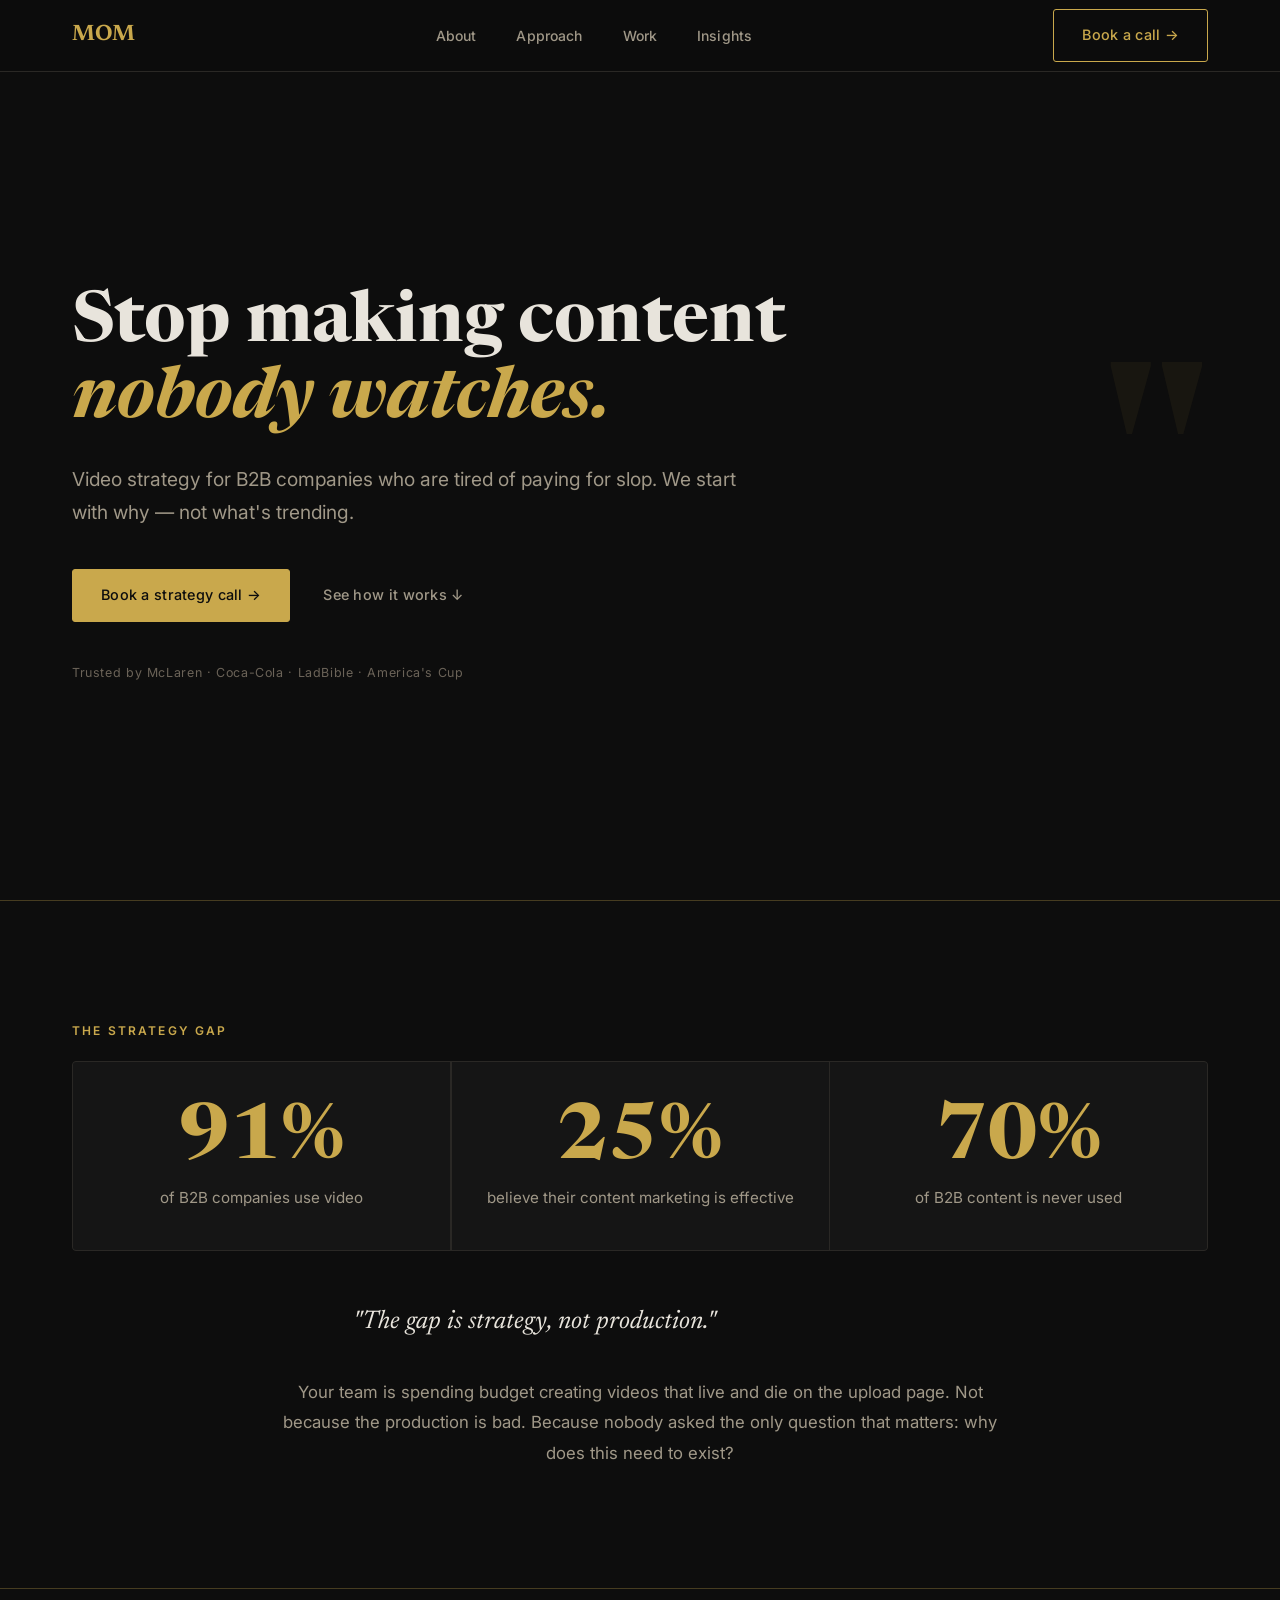
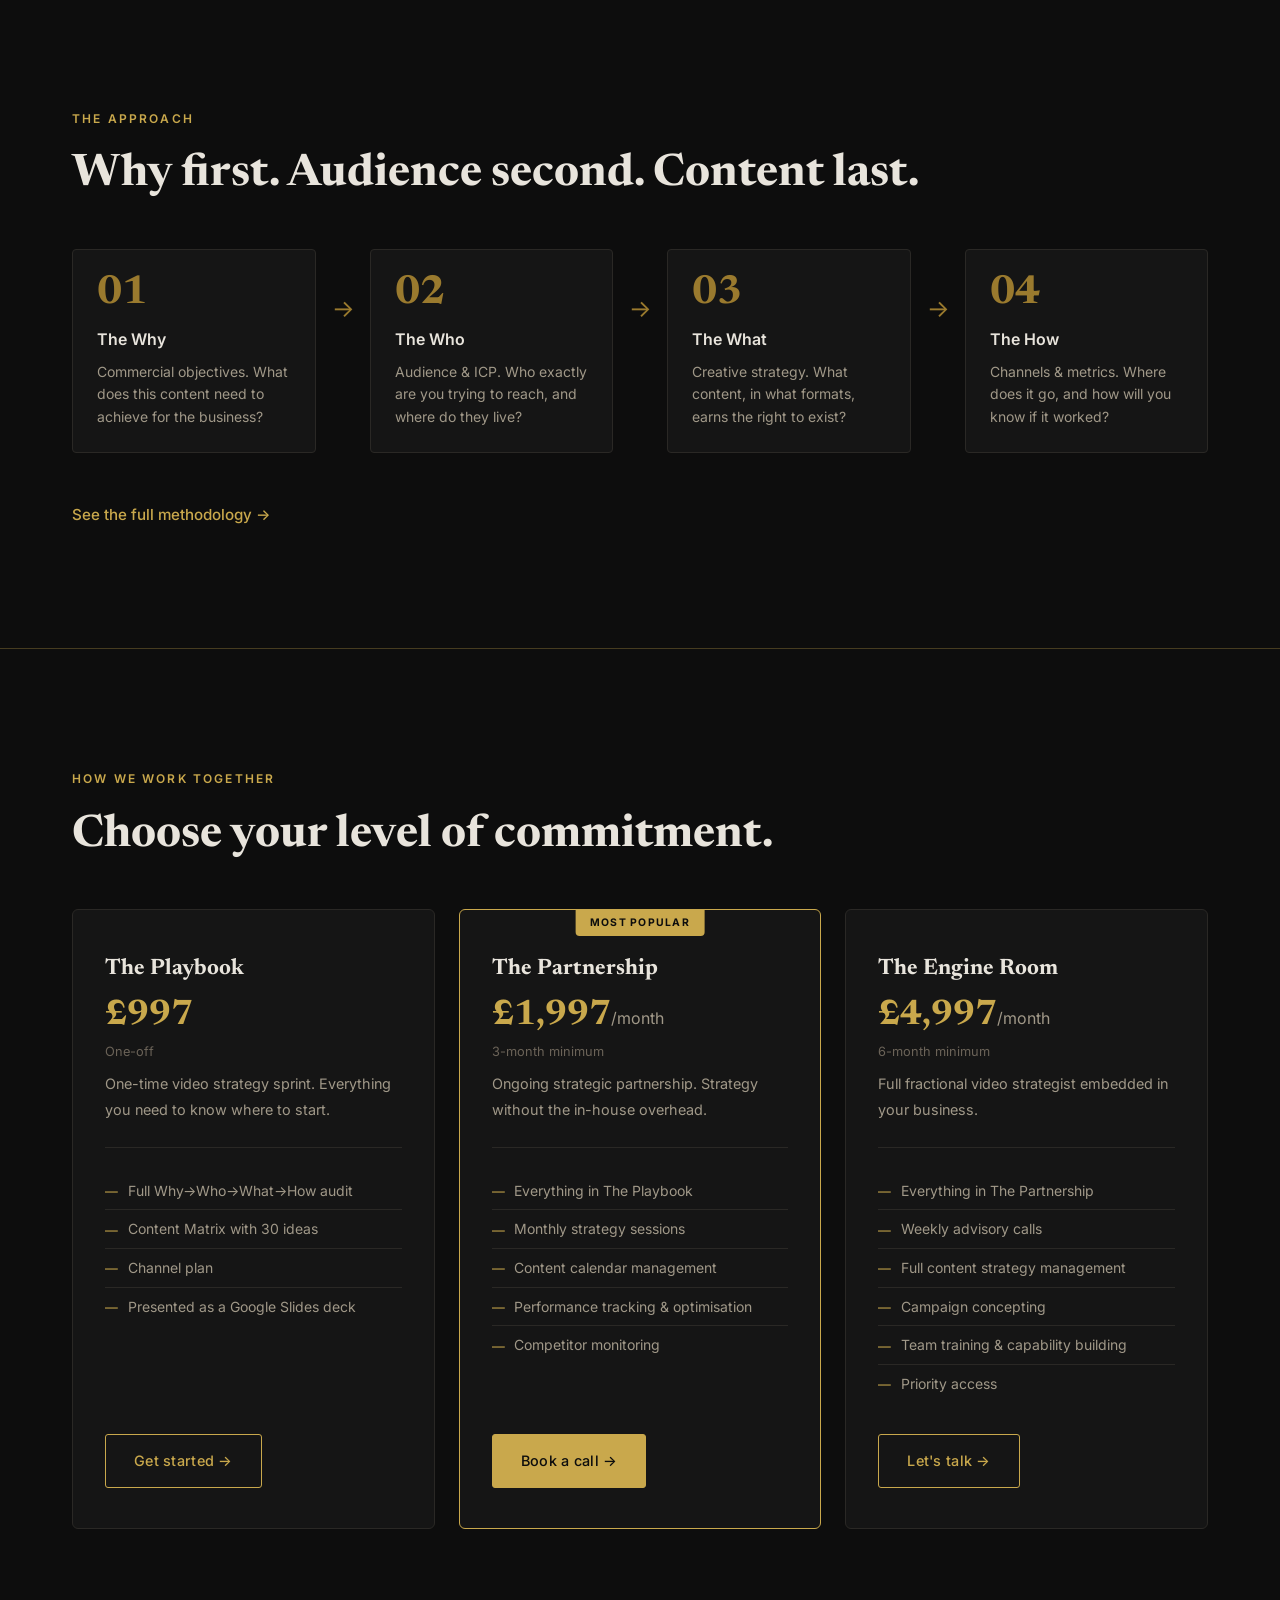
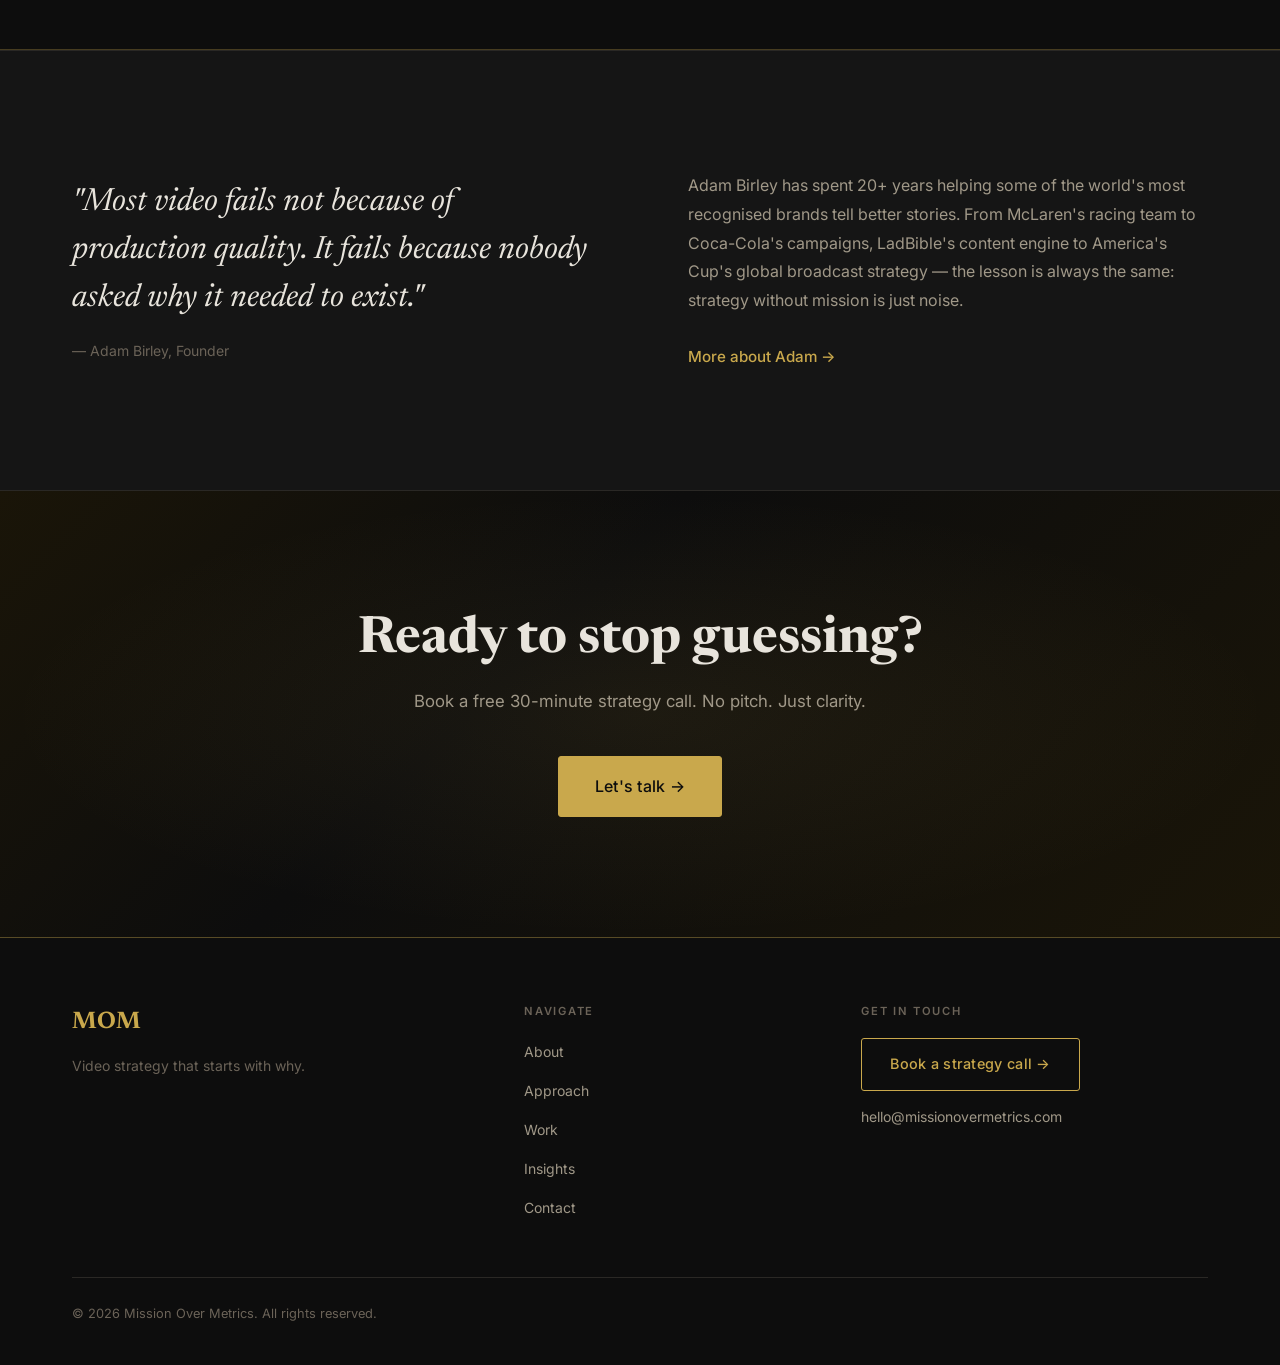
==== index.html @ c9e5f4e6 "Initial build: Mission Over Metrics 6-page website" ====
<!DOCTYPE html>
<html lang="en">
<head>
  <meta charset="UTF-8" />
  <meta name="viewport" content="width=device-width, initial-scale=1.0" />
  <title>Mission Over Metrics — B2B Video Strategy</title>
  <meta name="description" content="Video strategy for B2B companies who are tired of paying for content nobody watches. We start with why — not what's trending." />
  <link rel="preconnect" href="https://fonts.googleapis.com" />
  <link rel="preconnect" href="https://fonts.gstatic.com" crossorigin />
  <link href="https://fonts.googleapis.com/css2?family=Newsreader:ital,wght@0,300;0,400;0,600;0,700;1,300;1,400;1,600;1,700&family=Inter:wght@300;400;500;600&display=swap" rel="stylesheet" />
  <link rel="stylesheet" href="assets/styles.css" />
</head>
<body>

  <!-- ═══════════════════════════════════════
       NAVIGATION
  ════════════════════════════════════════ -->
  <nav class="nav" role="navigation" aria-label="Main navigation">
    <div class="nav__inner">
      <a href="index.html" class="nav__wordmark">MOM</a>
      <ul class="nav__links" role="list">
        <li><a href="about.html" class="nav__link">About</a></li>
        <li><a href="approach.html" class="nav__link">Approach</a></li>
        <li><a href="work.html" class="nav__link">Work</a></li>
        <li><a href="insights.html" class="nav__link">Insights</a></li>
      </ul>
      <a href="contact.html" class="btn btn--outline nav__cta">Book a call →</a>
      <button class="nav__hamburger" aria-label="Toggle menu" aria-expanded="false">
        <span></span><span></span><span></span>
      </button>
    </div>
    <div class="nav__mobile" role="menu">
      <a href="about.html" class="nav__link">About</a>
      <a href="approach.html" class="nav__link">Approach</a>
      <a href="work.html" class="nav__link">Work</a>
      <a href="insights.html" class="nav__link">Insights</a>
      <a href="contact.html" class="btn btn--primary">Book a call →</a>
    </div>
  </nav>

  <!-- ═══════════════════════════════════════
       HERO
  ════════════════════════════════════════ -->
  <section class="hero" id="hero" aria-label="Hero">
    <div class="hero__inner">
      <div class="hero__content">
        <h1 class="reveal">Stop making content<br /><em>nobody watches.</em></h1>
        <p class="hero__sub reveal reveal-delay-1">
          Video strategy for B2B companies who are tired of paying for slop. We start with why — not what's trending.
        </p>
        <div class="hero__ctas reveal reveal-delay-2">
          <a href="contact.html" class="btn btn--primary">Book a strategy call →</a>
          <a href="#the-problem" class="btn btn--ghost">See how it works ↓</a>
        </div>
        <p class="hero__trust reveal reveal-delay-3">Trusted by McLaren · Coca-Cola · LadBible · America's Cup</p>
      </div>
      <div class="hero__quote-deco" aria-hidden="true">"</div>
    </div>
  </section>

  <hr class="gold-rule" />

  <!-- ═══════════════════════════════════════
       THE PROBLEM
  ════════════════════════════════════════ -->
  <section class="section" id="the-problem" aria-label="The problem">
    <div class="container">
      <span class="eyebrow reveal">The Strategy Gap</span>
      <div class="stats-grid reveal reveal-delay-1">
        <div class="stat-card">
          <span class="stat-card__num">91%</span>
          <p class="stat-card__label">of B2B companies use video</p>
        </div>
        <div class="stat-card">
          <span class="stat-card__num">25%</span>
          <p class="stat-card__label">believe their content marketing is effective</p>
        </div>
        <div class="stat-card">
          <span class="stat-card__num">70%</span>
          <p class="stat-card__label">of B2B content is never used</p>
        </div>
      </div>
      <p class="problem__quote reveal">"The gap is strategy, not production."</p>
      <p class="problem__body reveal reveal-delay-1">
        Your team is spending budget creating videos that live and die on the upload page. Not because the production is bad. Because nobody asked the only question that matters: why does this need to exist?
      </p>
    </div>
  </section>

  <hr class="gold-rule" />

  <!-- ═══════════════════════════════════════
       METHODOLOGY TEASER
  ════════════════════════════════════════ -->
  <section class="section" id="approach-teaser" aria-label="The approach">
    <div class="container">
      <span class="eyebrow reveal">The Approach</span>
      <h2 class="reveal reveal-delay-1" style="margin-bottom: 1rem;">Why first. Audience second. Content last.</h2>

      <div class="steps-flow" role="list">
        <div class="step reveal" role="listitem">
          <span class="step__num">01</span>
          <div class="step__title">The Why</div>
          <p class="step__desc">Commercial objectives. What does this content need to achieve for the business?</p>
        </div>
        <div class="step-arrow" aria-hidden="true">→</div>
        <div class="step reveal reveal-delay-1" role="listitem">
          <span class="step__num">02</span>
          <div class="step__title">The Who</div>
          <p class="step__desc">Audience &amp; ICP. Who exactly are you trying to reach, and where do they live?</p>
        </div>
        <div class="step-arrow" aria-hidden="true">→</div>
        <div class="step reveal reveal-delay-2" role="listitem">
          <span class="step__num">03</span>
          <div class="step__title">The What</div>
          <p class="step__desc">Creative strategy. What content, in what formats, earns the right to exist?</p>
        </div>
        <div class="step-arrow" aria-hidden="true">→</div>
        <div class="step reveal reveal-delay-3" role="listitem">
          <span class="step__num">04</span>
          <div class="step__title">The How</div>
          <p class="step__desc">Channels &amp; metrics. Where does it go, and how will you know if it worked?</p>
        </div>
      </div>

      <div style="margin-top: 2.5rem;" class="reveal">
        <a href="approach.html" class="link-arrow">See the full methodology →</a>
      </div>
    </div>
  </section>

  <hr class="gold-rule" />

  <!-- ═══════════════════════════════════════
       SERVICES / PRICING
  ════════════════════════════════════════ -->
  <section class="section" id="services" aria-label="Services and pricing">
    <div class="container">
      <span class="eyebrow reveal">How We Work Together</span>
      <h2 class="reveal reveal-delay-1">Choose your level of commitment.</h2>

      <div class="pricing-grid">

        <!-- The Playbook -->
        <div class="pricing-card reveal">
          <div class="pricing-card__name">The Playbook</div>
          <div class="pricing-card__price">£997</div>
          <p class="pricing-card__commitment">One-off</p>
          <p class="pricing-card__desc">One-time video strategy sprint. Everything you need to know where to start.</p>
          <ul class="pricing-card__features">
            <li>Full Why→Who→What→How audit</li>
            <li>Content Matrix with 30 ideas</li>
            <li>Channel plan</li>
            <li>Presented as a Google Slides deck</li>
          </ul>
          <a href="contact.html" class="btn btn--outline" style="align-self: flex-start;">Get started →</a>
        </div>

        <!-- The Partnership -->
        <div class="pricing-card pricing-card--featured reveal reveal-delay-1">
          <div class="pricing-badge">Most Popular</div>
          <div class="pricing-card__name">The Partnership</div>
          <div class="pricing-card__price">£1,997<span style="font-size:1rem; color: var(--text-muted); font-family: var(--font-sans); font-weight:400;">/month</span></div>
          <p class="pricing-card__commitment">3-month minimum</p>
          <p class="pricing-card__desc">Ongoing strategic partnership. Strategy without the in-house overhead.</p>
          <ul class="pricing-card__features">
            <li>Everything in The Playbook</li>
            <li>Monthly strategy sessions</li>
            <li>Content calendar management</li>
            <li>Performance tracking &amp; optimisation</li>
            <li>Competitor monitoring</li>
          </ul>
          <a href="contact.html" class="btn btn--primary" style="align-self: flex-start;">Book a call →</a>
        </div>

        <!-- The Engine Room -->
        <div class="pricing-card reveal reveal-delay-2">
          <div class="pricing-card__name">The Engine Room</div>
          <div class="pricing-card__price">£4,997<span style="font-size:1rem; color: var(--text-muted); font-family: var(--font-sans); font-weight:400;">/month</span></div>
          <p class="pricing-card__commitment">6-month minimum</p>
          <p class="pricing-card__desc">Full fractional video strategist embedded in your business.</p>
          <ul class="pricing-card__features">
            <li>Everything in The Partnership</li>
            <li>Weekly advisory calls</li>
            <li>Full content strategy management</li>
            <li>Campaign concepting</li>
            <li>Team training &amp; capability building</li>
            <li>Priority access</li>
          </ul>
          <a href="contact.html" class="btn btn--outline" style="align-self: flex-start;">Let's talk →</a>
        </div>

      </div>
    </div>
  </section>

  <hr class="gold-rule" />

  <!-- ═══════════════════════════════════════
       ABOUT TEASER
  ════════════════════════════════════════ -->
  <section class="section about-teaser" aria-label="About Adam">
    <div class="container">
      <div class="about-teaser__grid">
        <div class="reveal">
          <blockquote>
            <p class="about-teaser__quote">"Most video fails not because of production quality. It fails because nobody asked why it needed to exist."</p>
            <p class="about-teaser__attribution">— Adam Birley, Founder</p>
          </blockquote>
        </div>
        <div class="reveal reveal-delay-1">
          <p class="about-teaser__body">
            Adam Birley has spent 20+ years helping some of the world's most recognised brands tell better stories. From McLaren's racing team to Coca-Cola's campaigns, LadBible's content engine to America's Cup's global broadcast strategy — the lesson is always the same: strategy without mission is just noise.
          </p>
          <a href="about.html" class="link-arrow">More about Adam →</a>
        </div>
      </div>
    </div>
  </section>

  <!-- ═══════════════════════════════════════
       CTA BANNER
  ════════════════════════════════════════ -->
  <section class="cta-banner" aria-label="Call to action">
    <div class="container">
      <h2 class="reveal">Ready to stop guessing?</h2>
      <p class="cta-banner__sub reveal reveal-delay-1">Book a free 30-minute strategy call. No pitch. Just clarity.</p>
      <a href="contact.html" class="btn btn--primary reveal reveal-delay-2" style="font-size: 1rem; padding: 1rem 2.25rem;">Let's talk →</a>
    </div>
  </section>

  <!-- ═══════════════════════════════════════
       FOOTER
  ════════════════════════════════════════ -->
  <footer class="footer" aria-label="Site footer">
    <div class="container">
      <div class="footer__grid">
        <div>
          <a href="index.html" class="footer__wordmark">MOM</a>
          <p class="footer__tagline">Video strategy that starts with why.</p>
        </div>
        <nav aria-label="Footer navigation">
          <span class="footer__col-title">Navigate</span>
          <ul class="footer__nav" role="list">
            <li><a href="about.html">About</a></li>
            <li><a href="approach.html">Approach</a></li>
            <li><a href="work.html">Work</a></li>
            <li><a href="insights.html">Insights</a></li>
            <li><a href="contact.html">Contact</a></li>
          </ul>
        </nav>
        <div>
          <span class="footer__col-title">Get in touch</span>
          <a href="contact.html" class="btn btn--outline">Book a strategy call →</a>
          <a href="mailto:hello@missionovermetrics.com" class="footer__cta-email">hello@missionovermetrics.com</a>
        </div>
      </div>
      <div class="footer__bottom">
        <p class="footer__copy">© 2026 Mission Over Metrics. All rights reserved.</p>
      </div>
    </div>
  </footer>

  <script src="assets/script.js"></script>
</body>
</html>
---- assets/styles.css ----
/* ============================================================
   MISSION OVER METRICS — Global Stylesheet
   ============================================================ */

/* Google Fonts */
@import url('https://fonts.googleapis.com/css2?family=Newsreader:ital,wght@0,300;0,400;0,600;0,700;1,300;1,400;1,600;1,700&family=Inter:wght@300;400;500;600&display=swap');

/* ============================================================
   CSS CUSTOM PROPERTIES
   ============================================================ */
:root {
  --bg:           #0D0D0D;
  --surface:      #151515;
  --surface-high: #1E1E1E;
  --gold:         #C9A84C;
  --gold-light:   #E6C364;
  --gold-dim:     #9A7A2E;
  --text:         #E8E4DC;
  --text-muted:   #A09888;
  --text-faint:   #6B6358;
  --border:       #2A2825;

  --font-serif: 'Newsreader', Georgia, serif;
  --font-sans:  'Inter', system-ui, sans-serif;

  --nav-height: 72px;
  --max-width:  1200px;
  --section-pad: 120px;
  --section-pad-sm: 72px;

  --transition: 0.2s ease;
}

/* ============================================================
   RESET & BASE
   ============================================================ */
*, *::before, *::after {
  box-sizing: border-box;
  margin: 0;
  padding: 0;
}

html {
  scroll-behavior: smooth;
  font-size: 16px;
}

body {
  background: var(--bg);
  color: var(--text);
  font-family: var(--font-sans);
  font-size: 1rem;
  line-height: 1.7;
  -webkit-font-smoothing: antialiased;
  -moz-osx-font-smoothing: grayscale;
}

img { display: block; max-width: 100%; }
a { color: inherit; text-decoration: none; }
ul, ol { list-style: none; }
button { cursor: pointer; font-family: inherit; }
input, textarea, select { font-family: inherit; }

/* ============================================================
   TYPOGRAPHY UTILITIES
   ============================================================ */
.eyebrow {
  font-family: var(--font-sans);
  font-size: 0.75rem;
  font-weight: 600;
  letter-spacing: 0.18em;
  text-transform: uppercase;
  color: var(--gold);
  display: block;
  margin-bottom: 1.25rem;
}

h1, h2, h3, h4 {
  font-family: var(--font-serif);
  font-weight: 700;
  line-height: 1.15;
  color: var(--text);
}

h1 { font-size: clamp(2.5rem, 5vw, 5.5rem); }
h2 { font-size: clamp(2rem, 3.5vw, 3rem); }
h3 { font-size: clamp(1.25rem, 2vw, 1.6rem); }
h4 { font-size: 1.1rem; font-family: var(--font-sans); font-weight: 600; }

p {
  color: var(--text-muted);
  font-size: 1.05rem;
  line-height: 1.8;
  max-width: 66ch;
}

/* ============================================================
   LAYOUT UTILITIES
   ============================================================ */
.container {
  max-width: var(--max-width);
  margin: 0 auto;
  padding: 0 2rem;
}

.section {
  padding: var(--section-pad) 0;
}

.section--sm {
  padding: var(--section-pad-sm) 0;
}

.gold-rule {
  border: none;
  border-top: 1px solid rgba(201, 168, 76, 0.3);
  margin: 0;
}

/* ============================================================
   BUTTONS
   ============================================================ */
.btn {
  display: inline-flex;
  align-items: center;
  gap: 0.5rem;
  padding: 0.85rem 1.75rem;
  border-radius: 3px;
  font-family: var(--font-sans);
  font-size: 0.9rem;
  font-weight: 500;
  letter-spacing: 0.02em;
  transition: all var(--transition);
  border: 1.5px solid transparent;
}

.btn--primary {
  background: var(--gold);
  color: var(--bg);
  border-color: var(--gold);
}
.btn--primary:hover {
  background: var(--gold-light);
  border-color: var(--gold-light);
}

.btn--outline {
  background: transparent;
  color: var(--gold);
  border-color: var(--gold);
}
.btn--outline:hover {
  background: var(--gold);
  color: var(--bg);
}

.btn--ghost {
  background: transparent;
  color: var(--text-muted);
  border-color: transparent;
  padding-left: 0;
  padding-right: 0;
}
.btn--ghost:hover {
  color: var(--text);
}

.link-arrow {
  color: var(--gold);
  font-size: 0.95rem;
  font-weight: 500;
  display: inline-flex;
  align-items: center;
  gap: 0.4rem;
  transition: gap var(--transition), color var(--transition);
}
.link-arrow:hover {
  color: var(--gold-light);
  gap: 0.7rem;
}

/* ============================================================
   NAVIGATION
   ============================================================ */
.nav {
  position: fixed;
  top: 0;
  left: 0;
  right: 0;
  z-index: 1000;
  height: var(--nav-height);
  background: rgba(13, 13, 13, 0.95);
  border-bottom: 1px solid var(--border);
  transition: backdrop-filter var(--transition), background var(--transition);
}

.nav.scrolled {
  backdrop-filter: blur(20px);
  background: rgba(13, 13, 13, 0.80);
}

.nav__inner {
  max-width: var(--max-width);
  margin: 0 auto;
  padding: 0 2rem;
  height: 100%;
  display: flex;
  align-items: center;
  justify-content: space-between;
  gap: 2rem;
}

.nav__wordmark {
  font-family: var(--font-serif);
  font-size: 1.4rem;
  font-weight: 700;
  color: var(--gold);
  letter-spacing: -0.02em;
  flex-shrink: 0;
  transition: color var(--transition);
}
.nav__wordmark:hover { color: var(--gold-light); }

.nav__links {
  display: flex;
  align-items: center;
  gap: 2.5rem;
}

.nav__link {
  font-size: 0.875rem;
  font-weight: 500;
  color: var(--text-muted);
  letter-spacing: 0.01em;
  position: relative;
  padding-bottom: 3px;
  transition: color var(--transition);
}
.nav__link::after {
  content: '';
  position: absolute;
  bottom: -2px;
  left: 0;
  right: 0;
  height: 1.5px;
  background: var(--gold);
  transform: scaleX(0);
  transition: transform var(--transition);
}
.nav__link:hover { color: var(--text); }
.nav__link:hover::after { transform: scaleX(1); }
.nav__link.active {
  color: var(--text);
}
.nav__link.active::after {
  transform: scaleX(1);
}

.nav__cta {
  flex-shrink: 0;
}

/* Hamburger */
.nav__hamburger {
  display: none;
  flex-direction: column;
  justify-content: center;
  gap: 5px;
  width: 32px;
  height: 32px;
  background: none;
  border: none;
  padding: 0;
}
.nav__hamburger span {
  display: block;
  height: 1.5px;
  background: var(--text);
  transition: all var(--transition);
  transform-origin: center;
}
.nav__hamburger.open span:nth-child(1) {
  transform: translateY(6.5px) rotate(45deg);
}
.nav__hamburger.open span:nth-child(2) {
  opacity: 0;
}
.nav__hamburger.open span:nth-child(3) {
  transform: translateY(-6.5px) rotate(-45deg);
}

/* Mobile nav */
.nav__mobile {
  display: none;
  position: absolute;
  top: var(--nav-height);
  left: 0;
  right: 0;
  background: rgba(13, 13, 13, 0.97);
  backdrop-filter: blur(20px);
  border-bottom: 1px solid var(--border);
  padding: 1.5rem 2rem;
  flex-direction: column;
  gap: 1.25rem;
}
.nav__mobile.open {
  display: flex;
}
.nav__mobile .nav__link {
  font-size: 1rem;
}
.nav__mobile .btn {
  align-self: flex-start;
  margin-top: 0.5rem;
}

/* ============================================================
   FOOTER
   ============================================================ */
.footer {
  border-top: 1px solid var(--gold);
  border-top-color: rgba(201, 168, 76, 0.4);
  padding: 4rem 0 2.5rem;
  background: var(--bg);
}

.footer__grid {
  display: grid;
  grid-template-columns: 1.4fr 1fr 1.2fr;
  gap: 3rem;
  margin-bottom: 3.5rem;
}

.footer__wordmark {
  font-family: var(--font-serif);
  font-size: 1.5rem;
  font-weight: 700;
  color: var(--gold);
  display: block;
  margin-bottom: 0.6rem;
}

.footer__tagline {
  color: var(--text-faint);
  font-size: 0.875rem;
  max-width: none;
}

.footer__nav {
  display: flex;
  flex-direction: column;
  gap: 0.75rem;
}

.footer__nav a {
  color: var(--text-muted);
  font-size: 0.875rem;
  transition: color var(--transition);
}
.footer__nav a:hover { color: var(--text); }

.footer__col-title {
  font-size: 0.7rem;
  font-weight: 600;
  letter-spacing: 0.15em;
  text-transform: uppercase;
  color: var(--text-faint);
  margin-bottom: 1rem;
  display: block;
}

.footer__cta-email {
  display: block;
  font-size: 0.875rem;
  color: var(--text-muted);
  margin-top: 0.85rem;
  transition: color var(--transition);
}
.footer__cta-email:hover { color: var(--gold); }

.footer__bottom {
  border-top: 1px solid var(--border);
  padding-top: 1.5rem;
  display: flex;
  align-items: center;
  justify-content: space-between;
}

.footer__copy {
  font-size: 0.8rem;
  color: var(--text-faint);
  max-width: none;
}

/* ============================================================
   PAGE HERO (shared)
   ============================================================ */
.page-hero {
  padding: calc(var(--nav-height) + 80px) 0 100px;
}

.page-hero__eyebrow {
  margin-bottom: 1.5rem;
}

.page-hero h1 {
  margin-bottom: 1.5rem;
}

.page-hero__sub {
  font-size: 1.2rem;
  color: var(--text-muted);
  max-width: 58ch;
  line-height: 1.7;
}

/* ============================================================
   HOMEPAGE HERO
   ============================================================ */
.hero {
  min-height: 100vh;
  display: flex;
  align-items: center;
  position: relative;
  overflow: hidden;
  padding: var(--nav-height) 0 0;
}

.hero__inner {
  max-width: var(--max-width);
  margin: 0 auto;
  padding: 0 2rem;
  width: 100%;
  display: grid;
  grid-template-columns: 1fr auto;
  align-items: center;
  gap: 4rem;
  padding-top: 80px;
  padding-bottom: 80px;
}

.hero__content {
  max-width: 720px;
}

.hero h1 {
  font-size: clamp(3rem, 5.5vw, 5.5rem);
  margin-bottom: 1.5rem;
  line-height: 1.08;
}

.hero h1 em {
  font-style: italic;
  color: var(--gold);
}

.hero__sub {
  font-size: 1.2rem;
  color: var(--text-muted);
  margin-bottom: 2.5rem;
  max-width: 56ch;
  line-height: 1.7;
}

.hero__ctas {
  display: flex;
  align-items: center;
  gap: 2rem;
  flex-wrap: wrap;
  margin-bottom: 2.5rem;
}

.hero__trust {
  font-size: 0.78rem;
  color: var(--text-faint);
  letter-spacing: 0.05em;
  max-width: none;
}

.hero__quote-deco {
  font-family: var(--font-serif);
  font-size: clamp(12rem, 20vw, 22rem);
  color: rgba(201, 168, 76, 0.06);
  line-height: 0.85;
  user-select: none;
  flex-shrink: 0;
  font-weight: 700;
}

/* ============================================================
   STATS / PROBLEM SECTION
   ============================================================ */
.stats-grid {
  display: grid;
  grid-template-columns: repeat(3, 1fr);
  gap: 1.5px;
  background: var(--border);
  border: 1px solid var(--border);
  border-radius: 4px;
  overflow: hidden;
  margin-bottom: 3rem;
}

.stat-card {
  background: var(--surface);
  padding: 2.5rem 2rem;
  text-align: center;
  transition: background var(--transition);
}
.stat-card:hover { background: var(--surface-high); }

.stat-card__num {
  font-family: var(--font-serif);
  font-size: clamp(3.5rem, 6vw, 5rem);
  font-weight: 700;
  color: var(--gold);
  line-height: 1;
  display: block;
  margin-bottom: 0.5rem;
}

.stat-card__label {
  color: var(--text-muted);
  font-size: 0.95rem;
  max-width: none;
  line-height: 1.5;
}

.problem__quote {
  font-family: var(--font-serif);
  font-size: 1.6rem;
  font-style: italic;
  color: var(--text);
  text-align: center;
  margin-bottom: 2rem;
  font-weight: 400;
}

.problem__body {
  max-width: 68ch;
  margin: 0 auto;
  text-align: center;
  font-size: 1.05rem;
  color: var(--text-muted);
}

/* ============================================================
   METHODOLOGY / 4-STEP FLOW
   ============================================================ */
.steps-flow {
  display: grid;
  grid-template-columns: 1fr auto 1fr auto 1fr auto 1fr;
  align-items: start;
  gap: 1rem;
  margin: 3rem 0;
}

.step {
  padding: 1.5rem;
  background: var(--surface);
  border-radius: 4px;
  border: 1px solid var(--border);
  transition: border-color var(--transition), background var(--transition);
}
.step:hover {
  border-color: var(--gold-dim);
  background: var(--surface-high);
}

.step__num {
  font-family: var(--font-serif);
  font-size: 2.5rem;
  font-weight: 700;
  color: var(--gold-dim);
  line-height: 1;
  display: block;
  margin-bottom: 0.75rem;
}

.step__title {
  font-family: var(--font-sans);
  font-size: 1rem;
  font-weight: 600;
  color: var(--text);
  margin-bottom: 0.5rem;
}

.step__desc {
  font-size: 0.875rem;
  color: var(--text-muted);
  line-height: 1.6;
  max-width: none;
}

.step-arrow {
  font-size: 1.5rem;
  color: var(--gold-dim);
  margin-top: 2.5rem;
  user-select: none;
  flex-shrink: 0;
}

/* ============================================================
   PRICING CARDS
   ============================================================ */
.pricing-grid {
  display: grid;
  grid-template-columns: repeat(3, 1fr);
  gap: 1.5rem;
  margin-top: 3rem;
}

.pricing-card {
  background: var(--surface);
  border: 1px solid var(--border);
  border-radius: 6px;
  padding: 2.5rem 2rem;
  display: flex;
  flex-direction: column;
  position: relative;
  transition: border-color var(--transition), transform var(--transition);
}
.pricing-card:hover {
  transform: translateY(-4px);
  border-color: var(--surface-high);
}

.pricing-card--featured {
  border-color: var(--gold);
  border-width: 1.5px;
}
.pricing-card--featured:hover {
  border-color: var(--gold-light);
}

.pricing-badge {
  position: absolute;
  top: -1px;
  left: 50%;
  transform: translateX(-50%);
  background: var(--gold);
  color: var(--bg);
  font-size: 0.65rem;
  font-weight: 700;
  letter-spacing: 0.12em;
  text-transform: uppercase;
  padding: 0.3rem 0.9rem;
  border-radius: 0 0 4px 4px;
}

.pricing-card__name {
  font-family: var(--font-serif);
  font-size: 1.4rem;
  font-weight: 700;
  color: var(--text);
  margin-bottom: 0.4rem;
}

.pricing-card__price {
  font-family: var(--font-serif);
  font-size: 2.2rem;
  font-weight: 700;
  color: var(--gold);
  line-height: 1.2;
  margin-bottom: 0.2rem;
}

.pricing-card__commitment {
  font-size: 0.8rem;
  color: var(--text-faint);
  margin-bottom: 0.5rem;
  max-width: none;
}

.pricing-card__desc {
  font-size: 0.9rem;
  color: var(--text-muted);
  margin-bottom: 1.5rem;
  max-width: none;
  padding-bottom: 1.5rem;
  border-bottom: 1px solid var(--border);
}

.pricing-card__features {
  flex: 1;
  margin-bottom: 2rem;
}

.pricing-card__features li {
  font-size: 0.875rem;
  color: var(--text-muted);
  padding: 0.5rem 0;
  border-bottom: 1px solid var(--border);
  display: flex;
  align-items: flex-start;
  gap: 0.6rem;
  line-height: 1.5;
}
.pricing-card__features li::before {
  content: '—';
  color: var(--gold);
  flex-shrink: 0;
  font-size: 0.8rem;
  margin-top: 0.15rem;
}
.pricing-card__features li:last-child {
  border-bottom: none;
}

/* ============================================================
   ABOUT TEASER (HOMEPAGE)
   ============================================================ */
.about-teaser {
  background: var(--surface);
  border-top: 1px solid var(--border);
  border-bottom: 1px solid var(--border);
}

.about-teaser__grid {
  display: grid;
  grid-template-columns: 1fr 1fr;
  gap: 6rem;
  align-items: center;
}

.about-teaser__quote {
  font-family: var(--font-serif);
  font-size: clamp(1.5rem, 2.5vw, 2rem);
  font-style: italic;
  font-weight: 400;
  color: var(--text);
  line-height: 1.5;
  margin-bottom: 1rem;
}

.about-teaser__attribution {
  font-size: 0.875rem;
  color: var(--text-faint);
  font-style: normal;
  max-width: none;
}

.about-teaser__body {
  font-size: 1rem;
  color: var(--text-muted);
  line-height: 1.8;
  margin-bottom: 1.75rem;
  max-width: none;
}

/* ============================================================
   CTA BANNER
   ============================================================ */
.cta-banner {
  background: linear-gradient(135deg, #1a1508 0%, #0d0d0d 40%, #1a1508 100%);
  text-align: center;
  padding: var(--section-pad) 0;
  position: relative;
  overflow: hidden;
}

.cta-banner::before {
  content: '';
  position: absolute;
  inset: 0;
  background: radial-gradient(ellipse at center, rgba(201, 168, 76, 0.08) 0%, transparent 70%);
  pointer-events: none;
}

.cta-banner h2 {
  font-size: clamp(2.2rem, 4vw, 3.5rem);
  margin-bottom: 1rem;
}

.cta-banner__sub {
  font-size: 1.05rem;
  color: var(--text-muted);
  margin: 0 auto 2.5rem;
  max-width: 48ch;
}

/* ============================================================
   ABOUT PAGE
   ============================================================ */
.story-section {
  display: grid;
  grid-template-columns: 1fr 1fr;
  gap: 6rem;
  align-items: start;
}

.story-section .story-body p {
  margin-bottom: 1.5rem;
  font-size: 1.05rem;
  color: var(--text-muted);
  max-width: none;
}

.manifesto {
  background: var(--surface);
  border-top: 1px solid var(--border);
  border-bottom: 1px solid var(--border);
}

.manifesto__grid {
  display: grid;
  grid-template-columns: repeat(2, 1fr);
  gap: 1px;
  background: var(--border);
  border: 1px solid var(--border);
  border-radius: 4px;
  overflow: hidden;
  margin-top: 3rem;
}

.manifesto__card {
  background: var(--surface);
  padding: 2.5rem 2rem;
  transition: background var(--transition);
}
.manifesto__card:hover { background: var(--surface-high); }

.manifesto__num {
  font-family: var(--font-serif);
  font-size: 3rem;
  color: var(--gold-dim);
  line-height: 1;
  display: block;
  margin-bottom: 1rem;
}

.manifesto__card p {
  font-family: var(--font-serif);
  font-size: 1.3rem;
  font-style: italic;
  color: var(--text);
  max-width: none;
  line-height: 1.5;
}

/* Credentials Timeline */
.timeline {
  margin-top: 3rem;
}

.timeline__item {
  display: grid;
  grid-template-columns: 160px 1fr;
  gap: 2rem;
  padding: 2rem 0;
  border-bottom: 1px solid var(--border);
  align-items: start;
}
.timeline__item:first-child {
  border-top: 1px solid var(--border);
}

.timeline__brand {
  font-family: var(--font-serif);
  font-size: 1.2rem;
  font-weight: 700;
  color: var(--gold);
}

.timeline__role {
  font-size: 0.8rem;
  font-weight: 600;
  letter-spacing: 0.1em;
  text-transform: uppercase;
  color: var(--text-faint);
  margin-top: 0.25rem;
  max-width: none;
}

.timeline__desc {
  font-size: 0.95rem;
  color: var(--text-muted);
  line-height: 1.7;
  max-width: none;
}

/* ============================================================
   APPROACH PAGE
   ============================================================ */
.phase-section {
  display: grid;
  grid-template-columns: 280px 1fr;
  gap: 5rem;
  padding: var(--section-pad) 0;
  border-top: 1px solid var(--border);
  align-items: start;
}

.phase-section:first-child {
  border-top: none;
}

.phase__sidebar {
  position: sticky;
  top: calc(var(--nav-height) + 2rem);
}

.phase__num {
  font-family: var(--font-serif);
  font-size: 5rem;
  font-weight: 700;
  color: rgba(201, 168, 76, 0.15);
  line-height: 1;
  display: block;
  margin-bottom: -0.5rem;
}

.phase__label {
  font-size: 0.75rem;
  font-weight: 600;
  letter-spacing: 0.15em;
  text-transform: uppercase;
  color: var(--gold);
  display: block;
  margin-bottom: 0.5rem;
}

.phase__title {
  font-size: 1.8rem;
  color: var(--text);
  margin-bottom: 0;
}

.phase__body p {
  margin-bottom: 1.5rem;
  font-size: 1.05rem;
  max-width: none;
}

.phase__body h4 {
  color: var(--text);
  margin-bottom: 0.75rem;
  margin-top: 2rem;
}

.phase__body ul {
  margin-bottom: 1.5rem;
}
.phase__body ul li {
  font-size: 0.95rem;
  color: var(--text-muted);
  padding: 0.4rem 0;
  padding-left: 1.2rem;
  position: relative;
}
.phase__body ul li::before {
  content: '→';
  position: absolute;
  left: 0;
  color: var(--gold);
  font-size: 0.8rem;
}

.three-cs {
  display: grid;
  grid-template-columns: repeat(3, 1fr);
  gap: 1rem;
  margin: 2rem 0;
}

.three-c {
  background: var(--surface);
  border: 1px solid var(--border);
  border-radius: 4px;
  padding: 1.5rem;
  transition: border-color var(--transition);
}
.three-c:hover { border-color: var(--gold-dim); }

.three-c__letter {
  font-family: var(--font-serif);
  font-size: 2.5rem;
  font-weight: 700;
  color: var(--gold);
  display: block;
  margin-bottom: 0.5rem;
}

.three-c__title {
  font-family: var(--font-sans);
  font-size: 0.95rem;
  font-weight: 600;
  color: var(--text);
  margin-bottom: 0.4rem;
}

.three-c__desc {
  font-size: 0.85rem;
  color: var(--text-muted);
  max-width: none;
  line-height: 1.6;
}

.deliverable-box {
  background: var(--surface);
  border: 1px solid var(--border);
  border-left: 3px solid var(--gold);
  border-radius: 4px;
  padding: 2.5rem;
  margin-top: 3rem;
}

.deliverable-box h3 {
  font-size: 1.4rem;
  margin-bottom: 0.5rem;
}

.deliverable-box > p {
  margin-bottom: 1.5rem;
  max-width: none;
}

.deliverable-list {
  display: grid;
  grid-template-columns: repeat(2, 1fr);
  gap: 0.75rem;
}

.deliverable-list li {
  font-size: 0.9rem;
  color: var(--text-muted);
  display: flex;
  align-items: flex-start;
  gap: 0.6rem;
}
.deliverable-list li::before {
  content: '✓';
  color: var(--gold);
  font-weight: 700;
  flex-shrink: 0;
}

/* ============================================================
   WORK PAGE
   ============================================================ */
.work-grid {
  display: grid;
  grid-template-columns: repeat(2, 1fr);
  gap: 1px;
  background: var(--border);
  border: 1px solid var(--border);
  border-radius: 6px;
  overflow: hidden;
  margin-top: 3rem;
}

.case-card {
  background: var(--surface);
  padding: 3rem 2.5rem;
  transition: background var(--transition);
  position: relative;
  overflow: hidden;
}
.case-card:hover { background: var(--surface-high); }

.case-card::before {
  content: '';
  position: absolute;
  top: 0;
  left: 0;
  right: 0;
  height: 3px;
  background: var(--gold);
  transform: scaleX(0);
  transition: transform var(--transition);
  transform-origin: left;
}
.case-card:hover::before { transform: scaleX(1); }

.case-card__brand {
  font-family: var(--font-serif);
  font-size: 2rem;
  font-weight: 700;
  color: var(--text);
  margin-bottom: 0.5rem;
}

.case-card__category {
  font-size: 0.75rem;
  font-weight: 600;
  letter-spacing: 0.15em;
  text-transform: uppercase;
  color: var(--gold);
  display: block;
  margin-bottom: 1.5rem;
}

.case-card__desc {
  font-size: 0.95rem;
  color: var(--text-muted);
  line-height: 1.7;
  max-width: 48ch;
  margin-bottom: 2rem;
}

.case-card__tags {
  display: flex;
  flex-wrap: wrap;
  gap: 0.5rem;
}

.tag {
  font-size: 0.72rem;
  font-weight: 600;
  letter-spacing: 0.08em;
  text-transform: uppercase;
  color: var(--text-faint);
  background: var(--bg);
  border: 1px solid var(--border);
  padding: 0.3rem 0.7rem;
  border-radius: 2px;
}

.work-disclaimer {
  text-align: center;
  padding: 3rem;
  margin-top: 1px;
  background: var(--surface);
  border: 1px solid var(--border);
  border-top: none;
  border-radius: 0 0 6px 6px;
}

.work-disclaimer p {
  font-size: 0.875rem;
  font-style: italic;
  color: var(--text-faint);
  max-width: none;
  margin: 0 auto;
  display: block;
  text-align: center;
}

/* ============================================================
   INSIGHTS PAGE
   ============================================================ */
.insights-grid {
  display: grid;
  grid-template-columns: repeat(3, 1fr);
  gap: 1.5rem;
  margin-top: 3rem;
}

.article-card {
  background: var(--surface);
  border: 1px solid var(--border);
  border-radius: 6px;
  padding: 2rem;
  display: flex;
  flex-direction: column;
  transition: border-color var(--transition), transform var(--transition);
  cursor: pointer;
}
.article-card:hover {
  border-color: var(--gold-dim);
  transform: translateY(-3px);
}

.article-card__num {
  font-family: var(--font-serif);
  font-size: 0.85rem;
  color: var(--gold);
  margin-bottom: 1rem;
  display: block;
  font-weight: 600;
}

.article-card__title {
  font-family: var(--font-serif);
  font-size: 1.2rem;
  font-weight: 700;
  color: var(--text);
  line-height: 1.4;
  margin-bottom: 1rem;
  flex: 1;
}

.article-card__meta {
  font-size: 0.8rem;
  color: var(--text-faint);
  max-width: none;
  margin: 0;
}

.article-card__link {
  display: inline-flex;
  align-items: center;
  gap: 0.35rem;
  font-size: 0.85rem;
  color: var(--gold);
  font-weight: 500;
  margin-top: 1.25rem;
  transition: gap var(--transition);
}
.article-card:hover .article-card__link { gap: 0.6rem; }

.newsletter-section {
  background: var(--surface);
  border: 1px solid var(--border);
  border-radius: 6px;
  padding: 3.5rem;
  text-align: center;
  margin-top: 5rem;
}

.newsletter-section h3 {
  font-size: 1.8rem;
  margin-bottom: 0.75rem;
}

.newsletter-section > p {
  max-width: 48ch;
  margin: 0 auto 2rem;
}

.newsletter-form {
  display: flex;
  gap: 0.75rem;
  max-width: 480px;
  margin: 0 auto;
}

.newsletter-form input {
  flex: 1;
  background: var(--bg);
  border: 1px solid var(--border);
  border-radius: 3px;
  padding: 0.85rem 1rem;
  color: var(--text);
  font-size: 0.9rem;
  transition: border-color var(--transition);
  outline: none;
}
.newsletter-form input:focus {
  border-color: var(--gold);
}
.newsletter-form input::placeholder {
  color: var(--text-faint);
}

/* ============================================================
   CONTACT PAGE
   ============================================================ */
.contact-grid {
  display: grid;
  grid-template-columns: 1.2fr 1fr;
  gap: 5rem;
  margin-top: 3rem;
}

.contact-form {
  display: flex;
  flex-direction: column;
  gap: 1.25rem;
}

.form-group {
  display: flex;
  flex-direction: column;
  gap: 0.45rem;
}

.form-group label {
  font-size: 0.8rem;
  font-weight: 600;
  letter-spacing: 0.08em;
  text-transform: uppercase;
  color: var(--text-muted);
}

.form-group input,
.form-group textarea,
.form-group select {
  background: var(--surface);
  border: 1px solid var(--border);
  border-radius: 3px;
  padding: 0.85rem 1rem;
  color: var(--text);
  font-size: 0.95rem;
  transition: border-color var(--transition);
  outline: none;
  width: 100%;
  -webkit-appearance: none;
}
.form-group input:focus,
.form-group textarea:focus,
.form-group select:focus {
  border-color: var(--gold);
}
.form-group input::placeholder,
.form-group textarea::placeholder {
  color: var(--text-faint);
}
.form-group textarea {
  min-height: 130px;
  resize: vertical;
}
.form-group select {
  background-image: url("data:image/svg+xml,%3Csvg xmlns='http://www.w3.org/2000/svg' viewBox='0 0 16 16'%3E%3Cpath fill='%236B6358' d='M8 10L3 5h10z'/%3E%3C/svg%3E");
  background-repeat: no-repeat;
  background-position: right 0.85rem center;
  background-size: 16px;
  padding-right: 2.5rem;
  color: var(--text-faint);
}
.form-group select:valid,
.form-group select.has-value {
  color: var(--text);
}

.form-error {
  font-size: 0.78rem;
  color: #e05555;
  display: none;
}
.form-group.invalid .form-error { display: block; }
.form-group.invalid input,
.form-group.invalid textarea,
.form-group.invalid select {
  border-color: #e05555;
}

.form-success {
  display: none;
  background: rgba(201, 168, 76, 0.08);
  border: 1px solid var(--gold-dim);
  border-radius: 4px;
  padding: 1.5rem;
  text-align: center;
  color: var(--gold);
  font-size: 0.95rem;
}
.form-success.visible { display: block; }

.contact-info h3 {
  font-size: 1.4rem;
  margin-bottom: 0.75rem;
}

.contact-info > p {
  margin-bottom: 2.5rem;
  max-width: none;
}

.contact-email-link {
  display: inline-flex;
  align-items: center;
  gap: 0.5rem;
  color: var(--gold);
  font-size: 1rem;
  font-weight: 500;
  margin-bottom: 3rem;
  transition: color var(--transition);
}
.contact-email-link:hover { color: var(--gold-light); }

.faq {
  margin-top: 0;
}

.faq__title {
  font-size: 0.75rem;
  font-weight: 600;
  letter-spacing: 0.15em;
  text-transform: uppercase;
  color: var(--text-faint);
  margin-bottom: 1.25rem;
  display: block;
}

.faq__item {
  border-top: 1px solid var(--border);
  padding: 1.25rem 0;
}
.faq__item:last-child {
  border-bottom: 1px solid var(--border);
}

.faq__q {
  font-family: var(--font-sans);
  font-size: 0.95rem;
  font-weight: 600;
  color: var(--text);
  margin-bottom: 0.5rem;
}

.faq__a {
  font-size: 0.9rem;
  color: var(--text-muted);
  line-height: 1.65;
  max-width: none;
}

/* ============================================================
   SCROLL ANIMATIONS
   ============================================================ */
.reveal {
  opacity: 0;
  transform: translateY(28px);
  transition: opacity 0.6s ease, transform 0.6s ease;
}
.reveal.visible {
  opacity: 1;
  transform: translateY(0);
}
.reveal-delay-1 { transition-delay: 0.1s; }
.reveal-delay-2 { transition-delay: 0.2s; }
.reveal-delay-3 { transition-delay: 0.3s; }
.reveal-delay-4 { transition-delay: 0.4s; }

/* ============================================================
   RESPONSIVE
   ============================================================ */
@media (max-width: 1024px) {
  .steps-flow {
    grid-template-columns: 1fr;
    gap: 1rem;
  }
  .step-arrow {
    display: none;
  }
  .pricing-grid {
    grid-template-columns: 1fr;
    max-width: 480px;
    margin-left: auto;
    margin-right: auto;
  }
  .about-teaser__grid {
    grid-template-columns: 1fr;
    gap: 3rem;
  }
  .story-section {
    grid-template-columns: 1fr;
    gap: 3rem;
  }
  .phase-section {
    grid-template-columns: 1fr;
    gap: 2.5rem;
  }
  .phase__sidebar {
    position: static;
  }
  .work-grid {
    grid-template-columns: 1fr;
  }
  .insights-grid {
    grid-template-columns: repeat(2, 1fr);
  }
  .contact-grid {
    grid-template-columns: 1fr;
    gap: 3rem;
  }
  .footer__grid {
    grid-template-columns: 1fr 1fr;
    gap: 2rem;
  }
}

@media (max-width: 768px) {
  :root {
    --section-pad: 72px;
    --section-pad-sm: 48px;
  }

  .nav__links,
  .nav__cta {
    display: none;
  }
  .nav__hamburger {
    display: flex;
  }

  .hero__inner {
    grid-template-columns: 1fr;
    padding-top: 60px;
    padding-bottom: 60px;
  }
  .hero__quote-deco {
    display: none;
  }

  .stats-grid {
    grid-template-columns: 1fr;
  }

  .manifesto__grid {
    grid-template-columns: 1fr;
  }

  .timeline__item {
    grid-template-columns: 1fr;
    gap: 0.75rem;
  }

  .three-cs {
    grid-template-columns: 1fr;
  }

  .deliverable-list {
    grid-template-columns: 1fr;
  }

  .insights-grid {
    grid-template-columns: 1fr;
  }

  .newsletter-form {
    flex-direction: column;
  }

  .footer__grid {
    grid-template-columns: 1fr;
  }
  .footer__bottom {
    flex-direction: column;
    gap: 0.5rem;
    text-align: center;
  }
}

@media (max-width: 480px) {
  .container {
    padding: 0 1.25rem;
  }
  .hero__ctas {
    flex-direction: column;
    align-items: flex-start;
  }
}
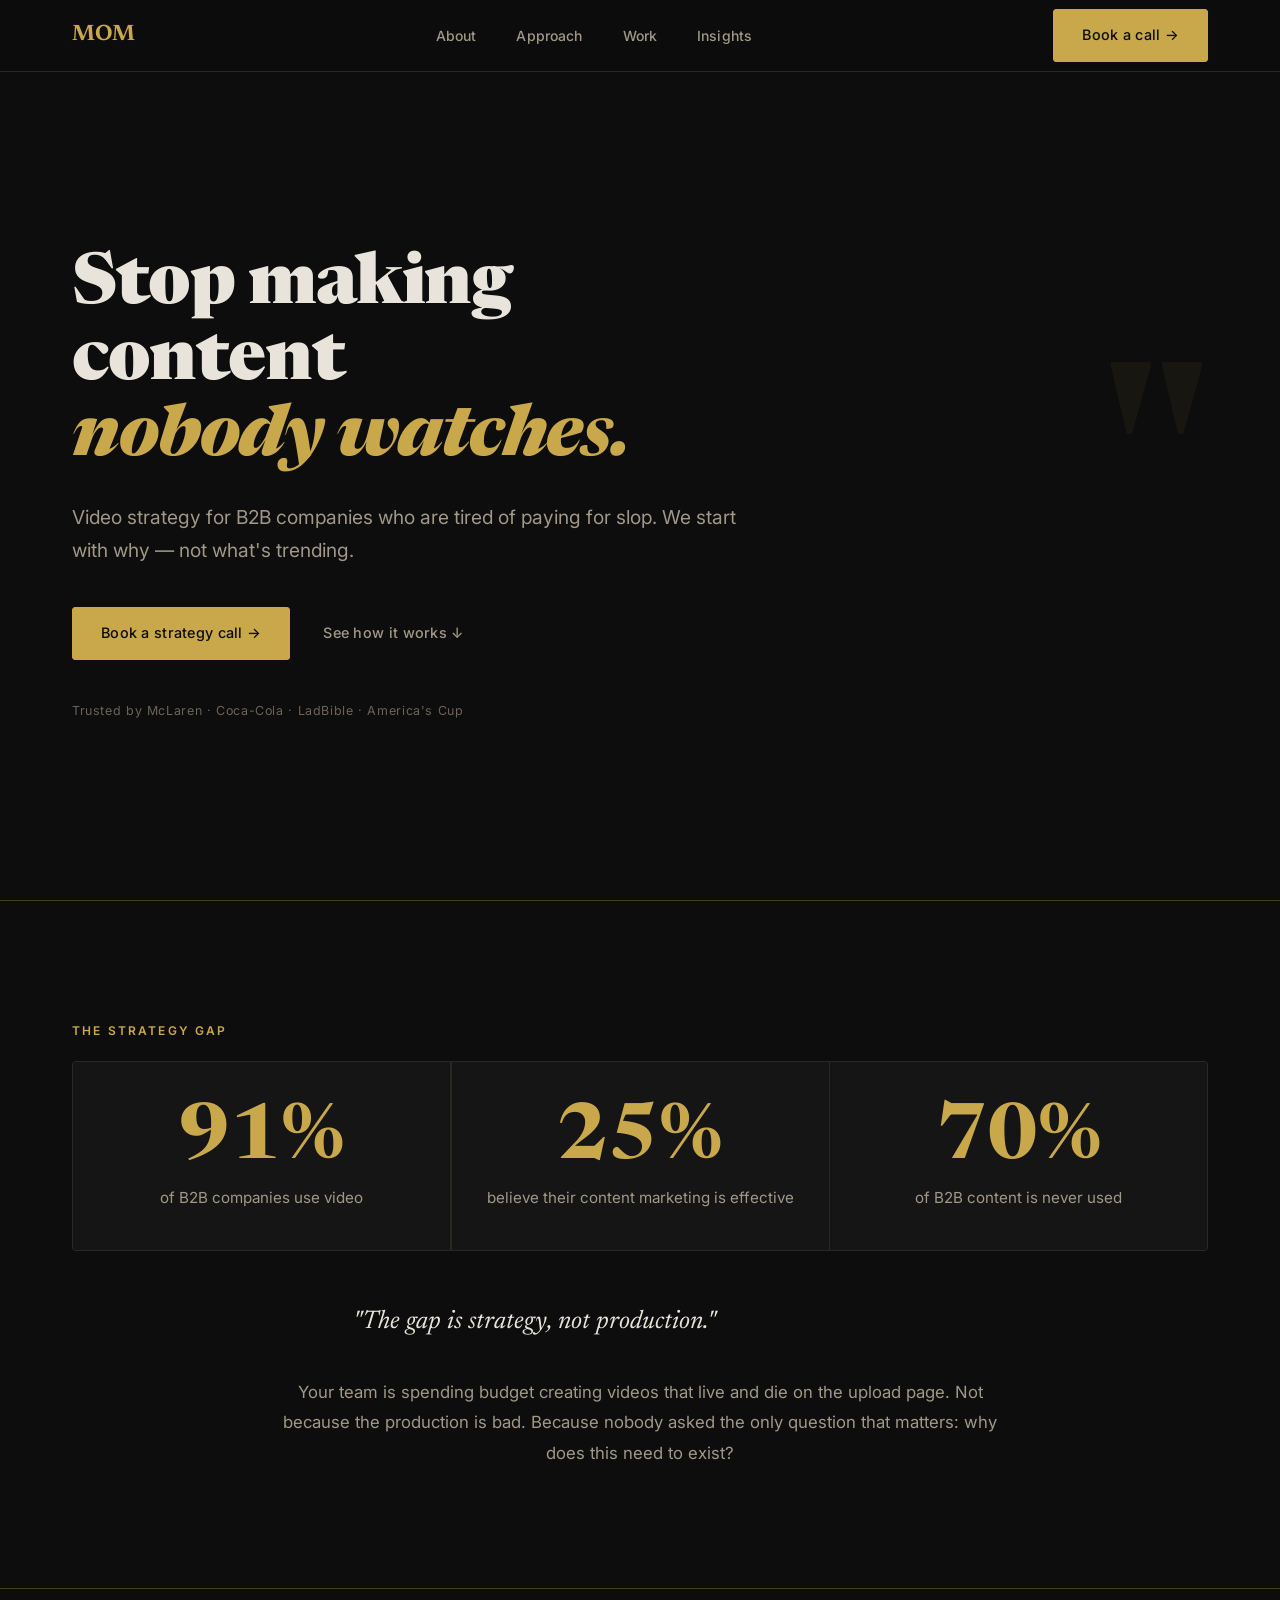
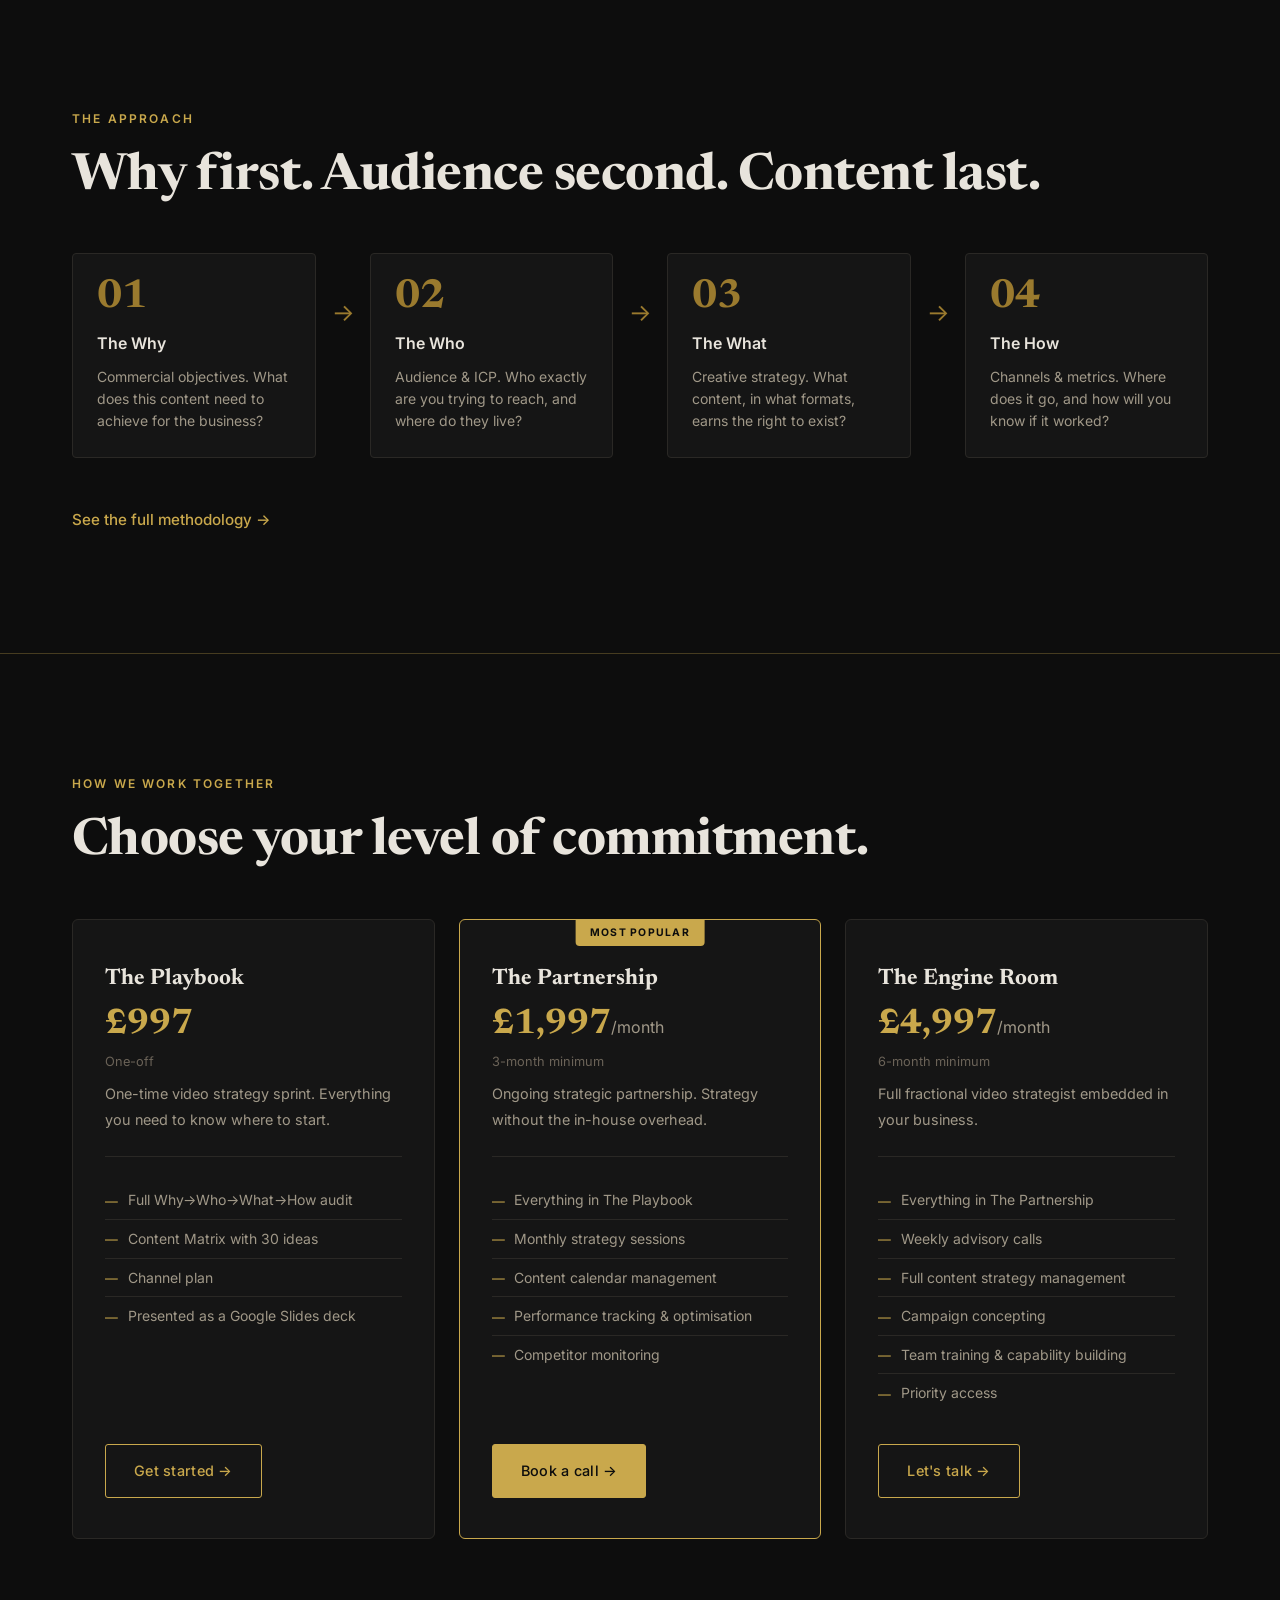
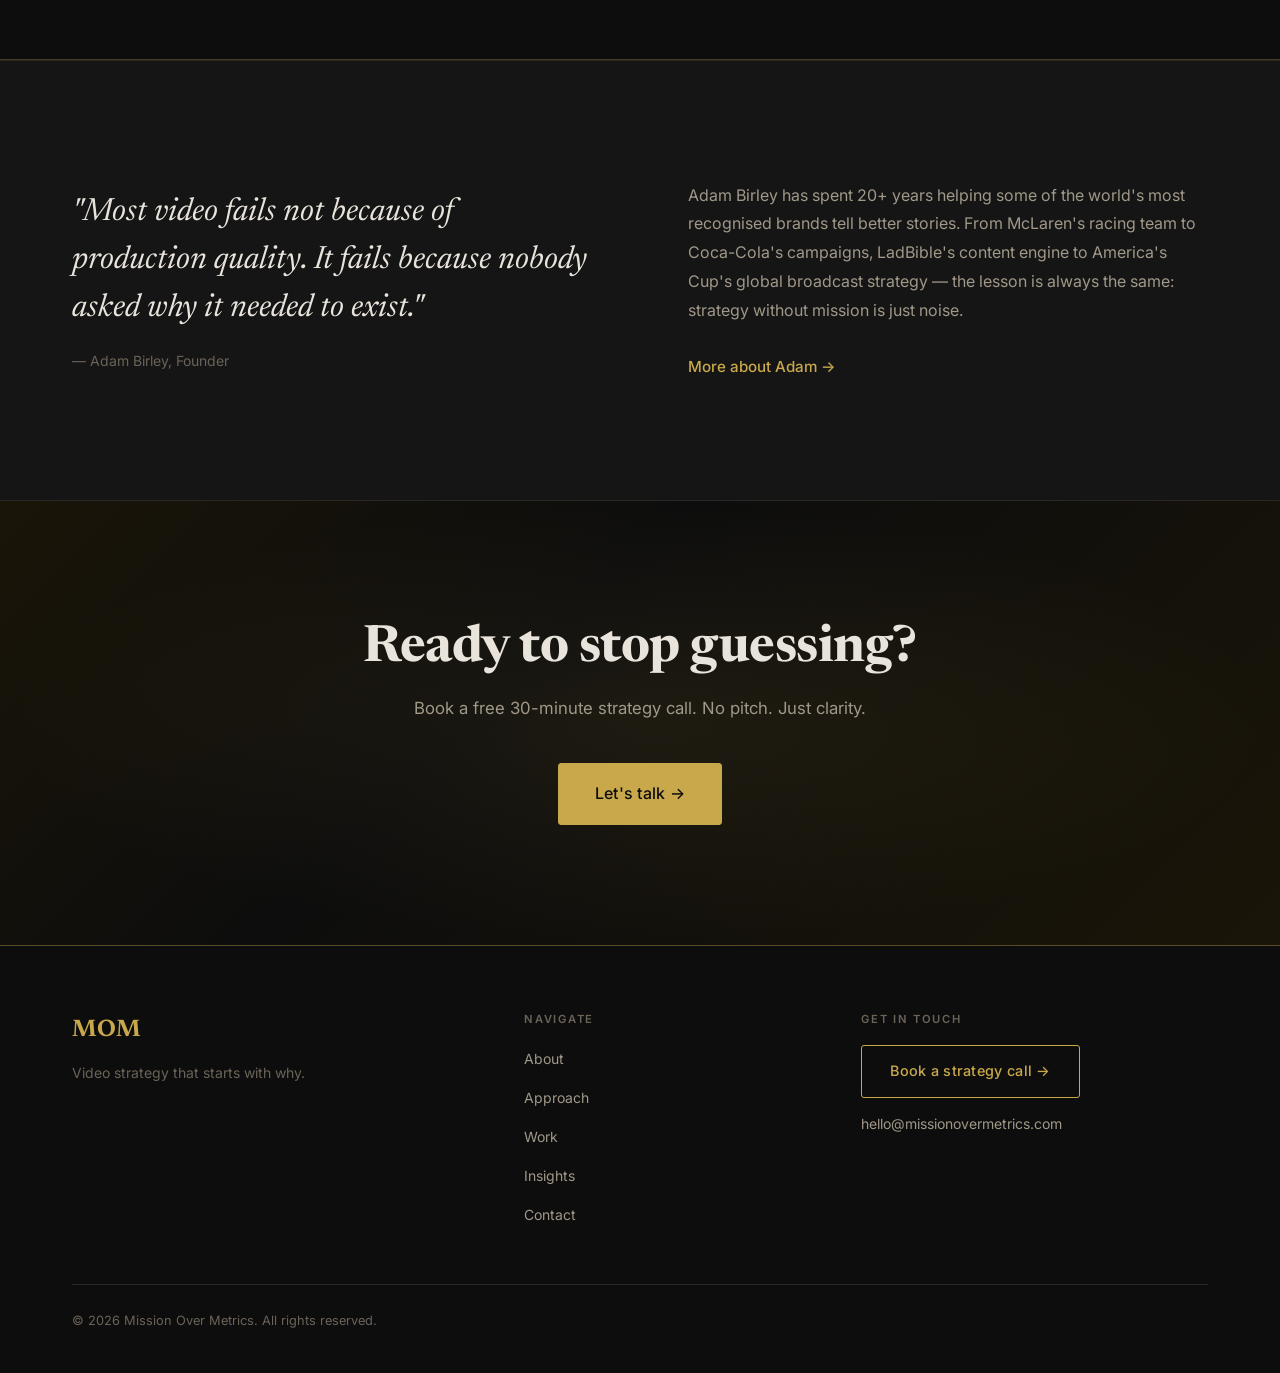
==== commit 99e28011: "Nav CTA → gold filled button; font weight fixes" ====
--- a/index.html
+++ b/index.html
@@ -24,7 +24,7 @@
         <li><a href="work.html" class="nav__link">Work</a></li>
         <li><a href="insights.html" class="nav__link">Insights</a></li>
       </ul>
-      <a href="contact.html" class="btn btn--outline nav__cta">Book a call →</a>
+      <a href="contact.html" class="btn btn--primary nav__cta">Book a call →</a>
       <button class="nav__hamburger" aria-label="Toggle menu" aria-expanded="false">
         <span></span><span></span><span></span>
       </button>
--- a/assets/styles.css
+++ b/assets/styles.css
@@ -3,7 +3,7 @@
    ============================================================ */
 
 /* Google Fonts */
-@import url('https://fonts.googleapis.com/css2?family=Newsreader:ital,wght@0,300;0,400;0,600;0,700;1,300;1,400;1,600;1,700&family=Inter:wght@300;400;500;600&display=swap');
+@import url('https://fonts.googleapis.com/css2?family=Newsreader:ital,opsz,wght@0,6..72,200..800;1,6..72,200..800&family=Inter:wght@100..900&display=swap');
 
 /* ============================================================
    CSS CUSTOM PROPERTIES
@@ -77,13 +77,13 @@
 
 h1, h2, h3, h4 {
   font-family: var(--font-serif);
-  font-weight: 700;
+  font-weight: 800;
   line-height: 1.15;
   color: var(--text);
 }
 
-h1 { font-size: clamp(2.5rem, 5vw, 5.5rem); }
-h2 { font-size: clamp(2rem, 3.5vw, 3rem); }
+h1 { font-size: clamp(3rem, 6vw, 6.5rem); font-weight: 800; line-height: 1.0; letter-spacing: -0.02em; }
+h2 { font-size: clamp(2.2rem, 4vw, 3.5rem); font-weight: 700; line-height: 1.1; letter-spacing: -0.01em; }
 h3 { font-size: clamp(1.25rem, 2vw, 1.6rem); }
 h4 { font-size: 1.1rem; font-family: var(--font-sans); font-weight: 600; }
 
@@ -1399,12 +1399,8 @@
 /* ============================================================
    SCROLL ANIMATIONS
    ============================================================ */
+/* Scroll reveal — visible by default, animated on scroll */
 .reveal {
-  opacity: 0;
-  transform: translateY(28px);
-  transition: opacity 0.6s ease, transform 0.6s ease;
-}
-.reveal.visible {
   opacity: 1;
   transform: translateY(0);
 }
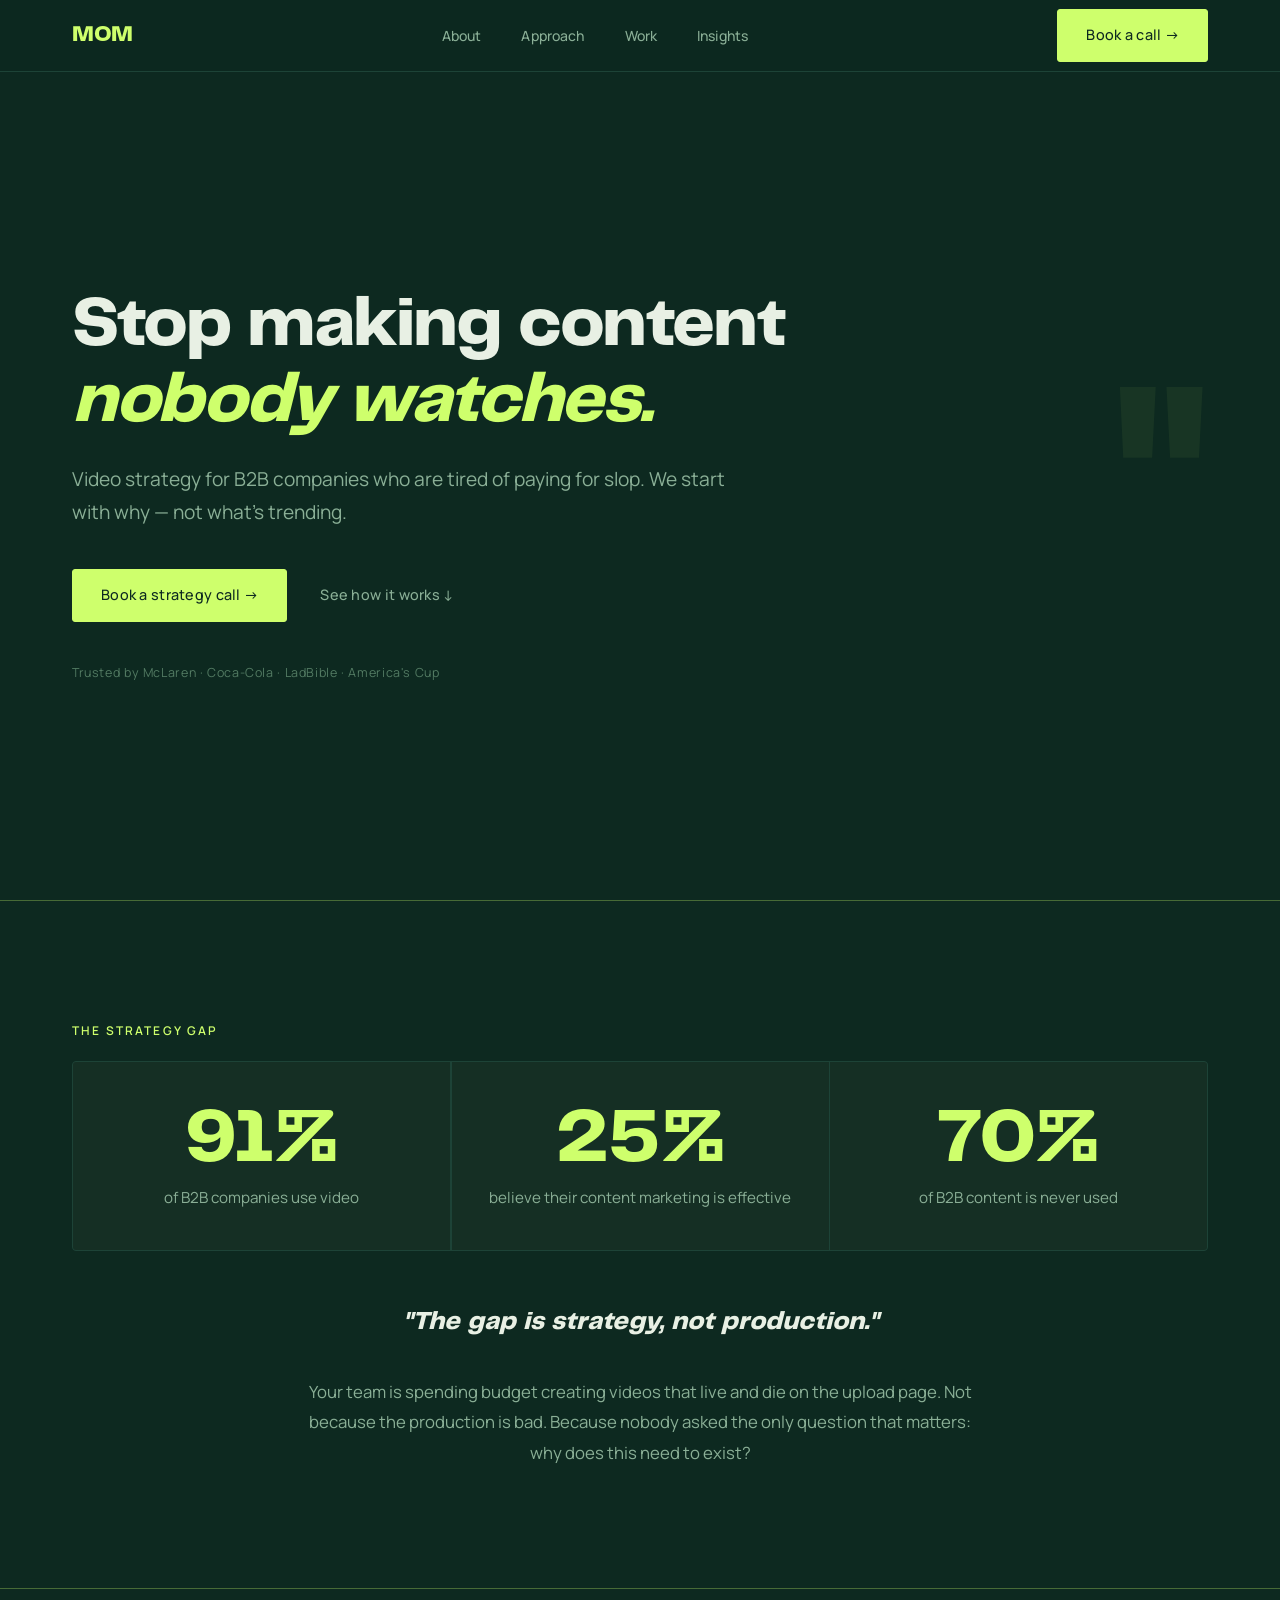
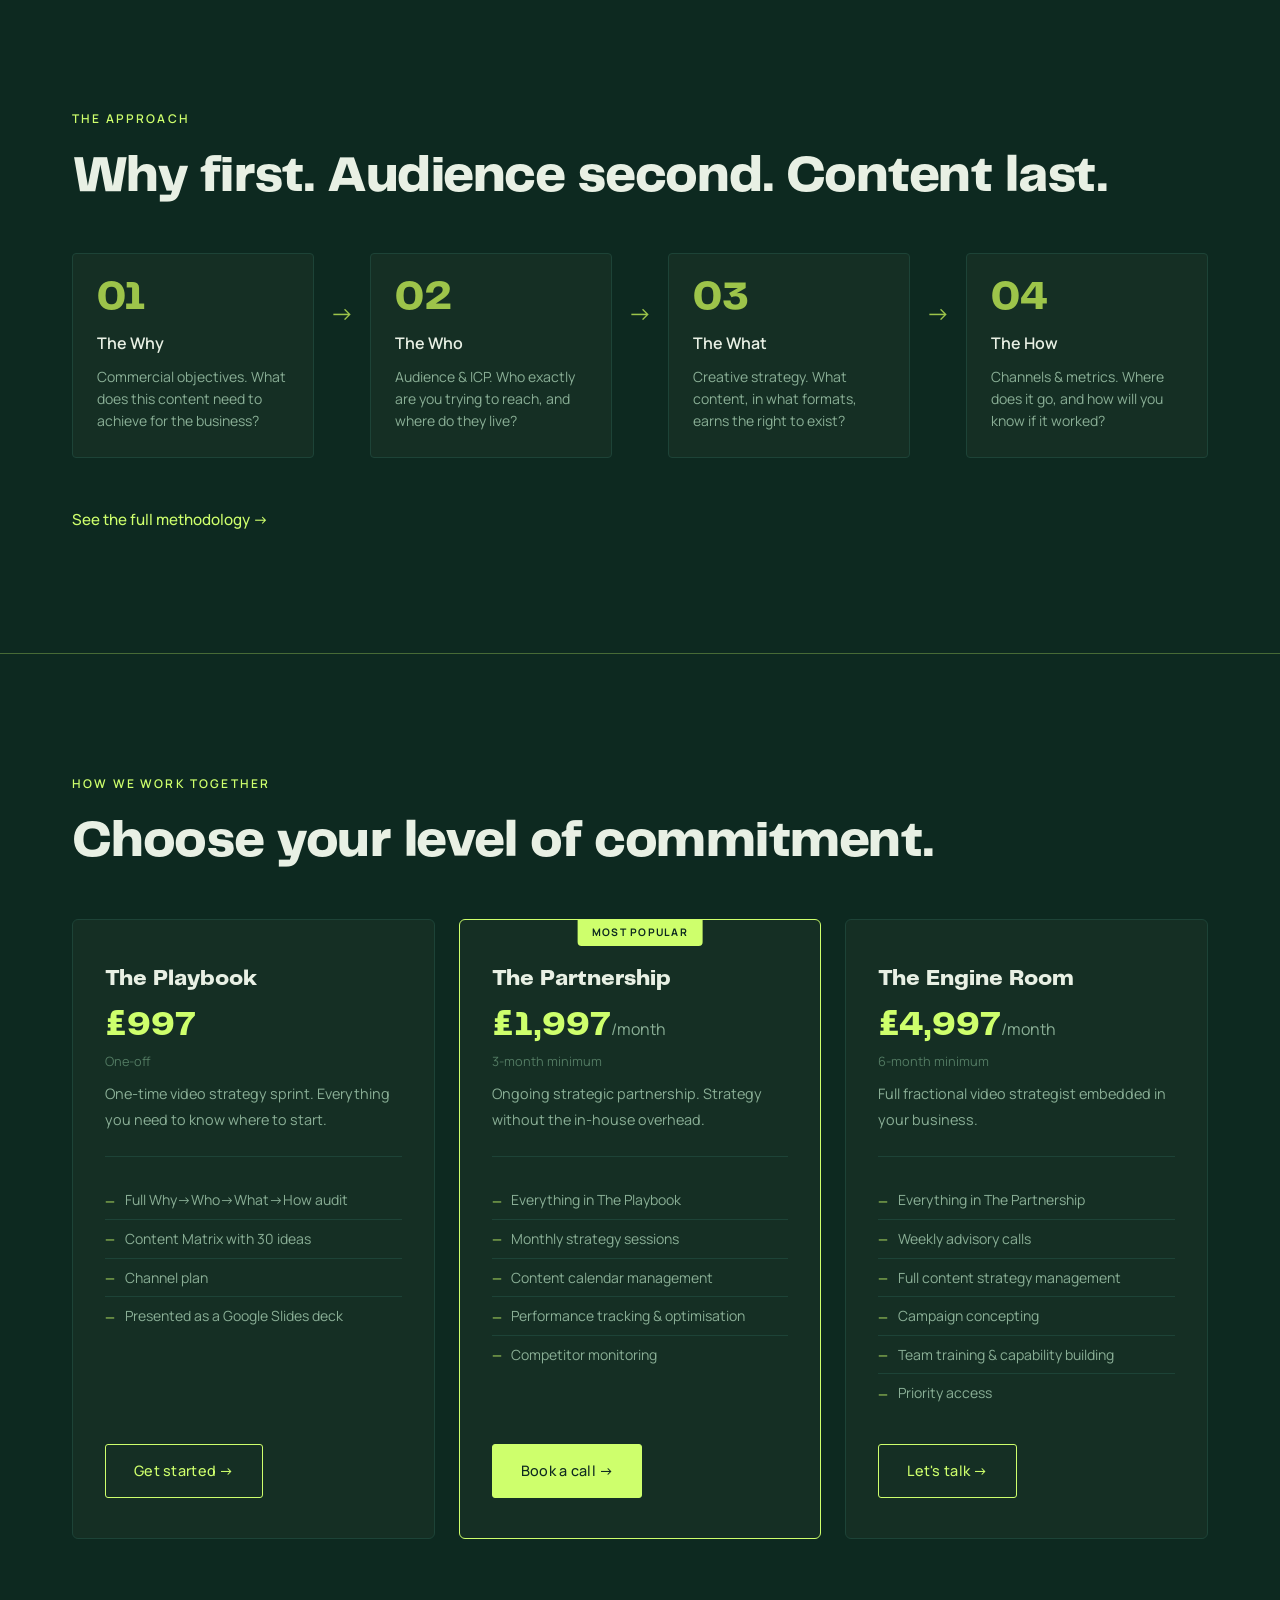
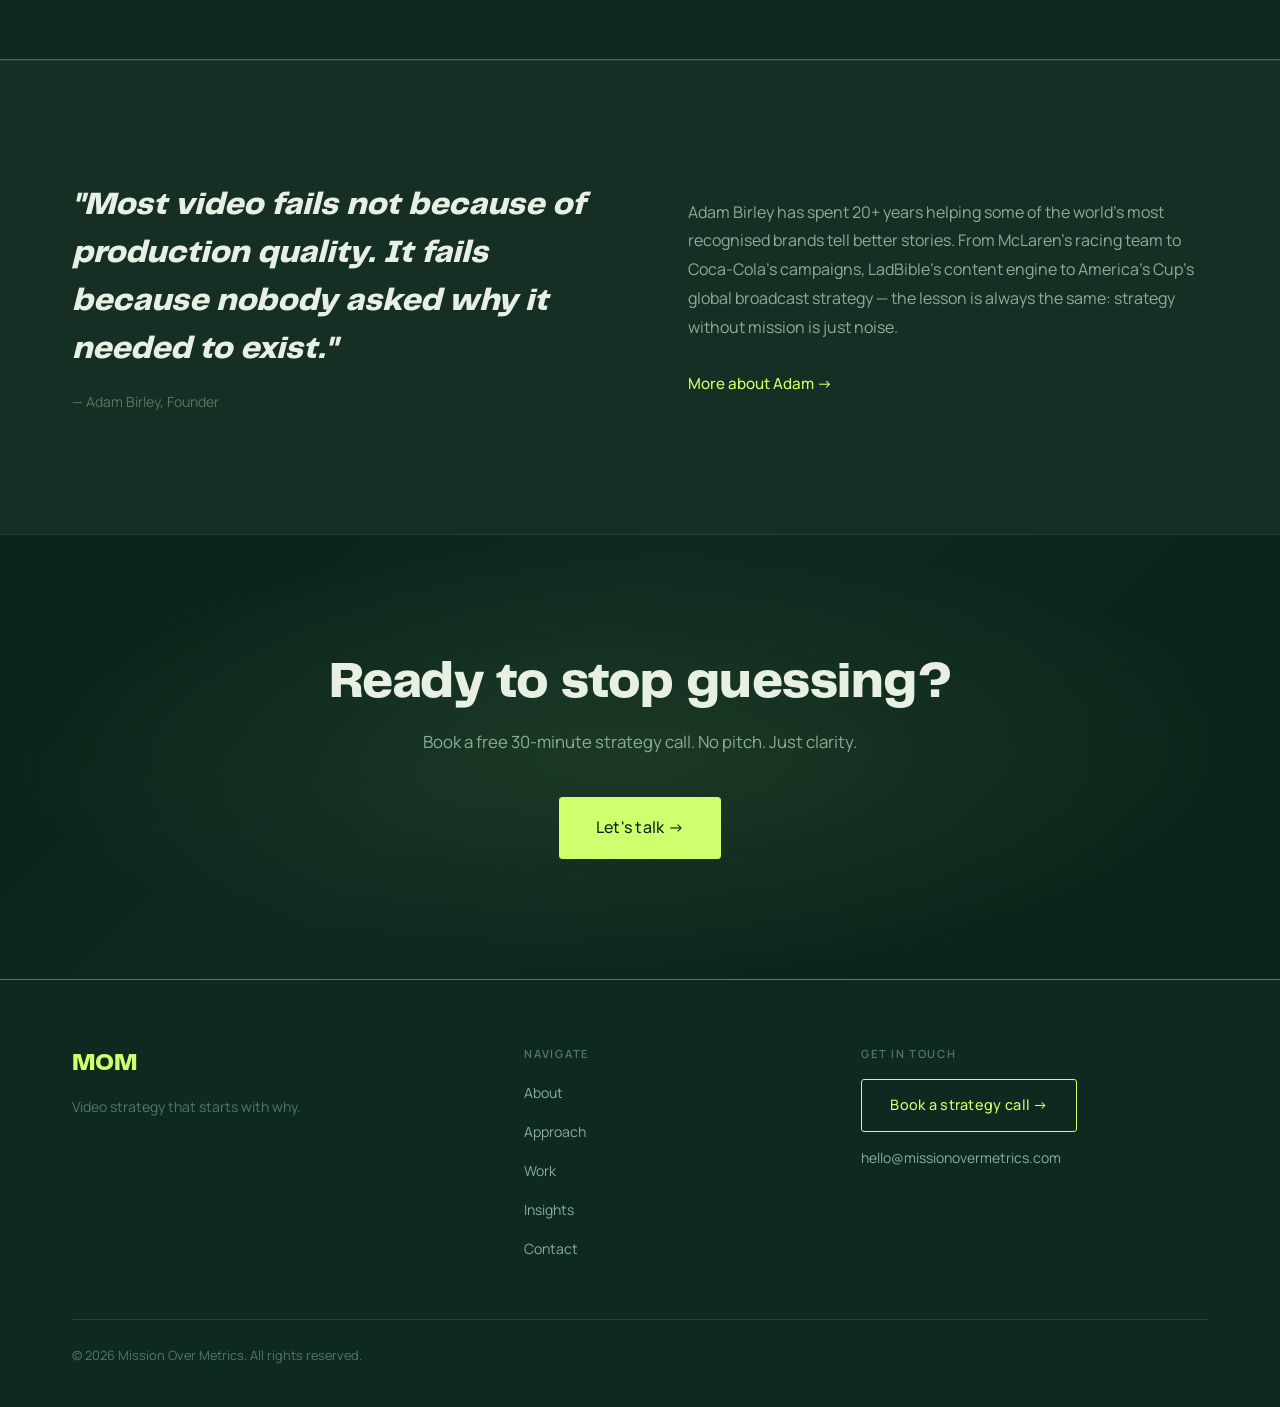
==== commit 0cc24068: "Initial commit — green palette, Telegraf font, 6 article pages" ====
--- a/index.html
+++ b/index.html
@@ -7,7 +7,7 @@
   <meta name="description" content="Video strategy for B2B companies who are tired of paying for content nobody watches. We start with why — not what's trending." />
   <link rel="preconnect" href="https://fonts.googleapis.com" />
   <link rel="preconnect" href="https://fonts.gstatic.com" crossorigin />
-  <link href="https://fonts.googleapis.com/css2?family=Newsreader:ital,wght@0,300;0,400;0,600;0,700;1,300;1,400;1,600;1,700&family=Inter:wght@300;400;500;600&display=swap" rel="stylesheet" />
+  <link href="https://fonts.googleapis.com/css2?family=Manrope:wght@300;400;500;600;700;800&display=swap" rel="stylesheet" />
   <link rel="stylesheet" href="assets/styles.css" />
 </head>
 <body>
--- a/assets/styles.css
+++ b/assets/styles.css
@@ -3,25 +3,34 @@
    ============================================================ */
 
 /* Google Fonts */
-@import url('https://fonts.googleapis.com/css2?family=Newsreader:ital,opsz,wght@0,6..72,200..800;1,6..72,200..800&family=Inter:wght@100..900&display=swap');
+@import url('https://fonts.googleapis.com/css2?family=Manrope:wght@300;400;500;600;700;800&display=swap');
+
+/* Telegraf UltraBold — self-hosted */
+@font-face {
+  font-family: 'Telegraf';
+  src: url('PPTelegraf-UltraBold.otf') format('opentype');
+  font-weight: 800;
+  font-style: normal;
+  font-display: swap;
+}
 
 /* ============================================================
    CSS CUSTOM PROPERTIES
    ============================================================ */
 :root {
-  --bg:           #0D0D0D;
-  --surface:      #151515;
-  --surface-high: #1E1E1E;
-  --gold:         #C9A84C;
-  --gold-light:   #E6C364;
-  --gold-dim:     #9A7A2E;
-  --text:         #E8E4DC;
-  --text-muted:   #A09888;
-  --text-faint:   #6B6358;
-  --border:       #2A2825;
-
-  --font-serif: 'Newsreader', Georgia, serif;
-  --font-sans:  'Inter', system-ui, sans-serif;
+  --bg:           #0D2920;
+  --surface:      #152F24;
+  --surface-high: #1D4337;
+  --gold:         #CEFF6C;
+  --gold-light:   #DEFF8E;
+  --gold-dim:     #9DC44A;
+  --text:         #E8F0E4;
+  --text-muted:   #8AAF96;
+  --text-faint:   #527A62;
+  --border:       #1D4337;
+
+  --font-serif: 'Telegraf', 'Manrope', sans-serif;
+  --font-sans:  'Manrope', system-ui, sans-serif;
 
   --nav-height: 72px;
   --max-width:  1200px;
@@ -113,7 +122,7 @@
 
 .gold-rule {
   border: none;
-  border-top: 1px solid rgba(201, 168, 76, 0.3);
+  border-top: 1px solid rgba(206, 255, 108, 0.3);
   margin: 0;
 }
 
@@ -189,14 +198,14 @@
   right: 0;
   z-index: 1000;
   height: var(--nav-height);
-  background: rgba(13, 13, 13, 0.95);
+  background: rgba(13, 41, 32, 0.95);
   border-bottom: 1px solid var(--border);
   transition: backdrop-filter var(--transition), background var(--transition);
 }
 
 .nav.scrolled {
   backdrop-filter: blur(20px);
-  background: rgba(13, 13, 13, 0.80);
+  background: rgba(13, 41, 32, 0.80);
 }
 
 .nav__inner {
@@ -296,7 +305,7 @@
   top: var(--nav-height);
   left: 0;
   right: 0;
-  background: rgba(13, 13, 13, 0.97);
+  background: rgba(13, 41, 32, 0.97);
   backdrop-filter: blur(20px);
   border-bottom: 1px solid var(--border);
   padding: 1.5rem 2rem;
@@ -319,7 +328,7 @@
    ============================================================ */
 .footer {
   border-top: 1px solid var(--gold);
-  border-top-color: rgba(201, 168, 76, 0.4);
+  border-top-color: rgba(206, 255, 108, 0.4);
   padding: 4rem 0 2.5rem;
   background: var(--bg);
 }
@@ -480,7 +489,7 @@
 .hero__quote-deco {
   font-family: var(--font-serif);
   font-size: clamp(12rem, 20vw, 22rem);
-  color: rgba(201, 168, 76, 0.06);
+  color: rgba(206, 255, 108, 0.06);
   line-height: 0.85;
   user-select: none;
   flex-shrink: 0;
@@ -752,7 +761,7 @@
    CTA BANNER
    ============================================================ */
 .cta-banner {
-  background: linear-gradient(135deg, #1a1508 0%, #0d0d0d 40%, #1a1508 100%);
+  background: linear-gradient(135deg, #0a2218 0%, #0D2920 40%, #0a2218 100%);
   text-align: center;
   padding: var(--section-pad) 0;
   position: relative;
@@ -763,7 +772,7 @@
   content: '';
   position: absolute;
   inset: 0;
-  background: radial-gradient(ellipse at center, rgba(201, 168, 76, 0.08) 0%, transparent 70%);
+  background: radial-gradient(ellipse at center, rgba(206, 255, 108, 0.08) 0%, transparent 70%);
   pointer-events: none;
 }
 
@@ -904,7 +913,7 @@
   font-family: var(--font-serif);
   font-size: 5rem;
   font-weight: 700;
-  color: rgba(201, 168, 76, 0.15);
+  color: rgba(206, 255, 108, 0.15);
   line-height: 1;
   display: block;
   margin-bottom: -0.5rem;
@@ -1327,7 +1336,7 @@
 
 .form-success {
   display: none;
-  background: rgba(201, 168, 76, 0.08);
+  background: rgba(206, 255, 108, 0.08);
   border: 1px solid var(--gold-dim);
   border-radius: 4px;
   padding: 1.5rem;
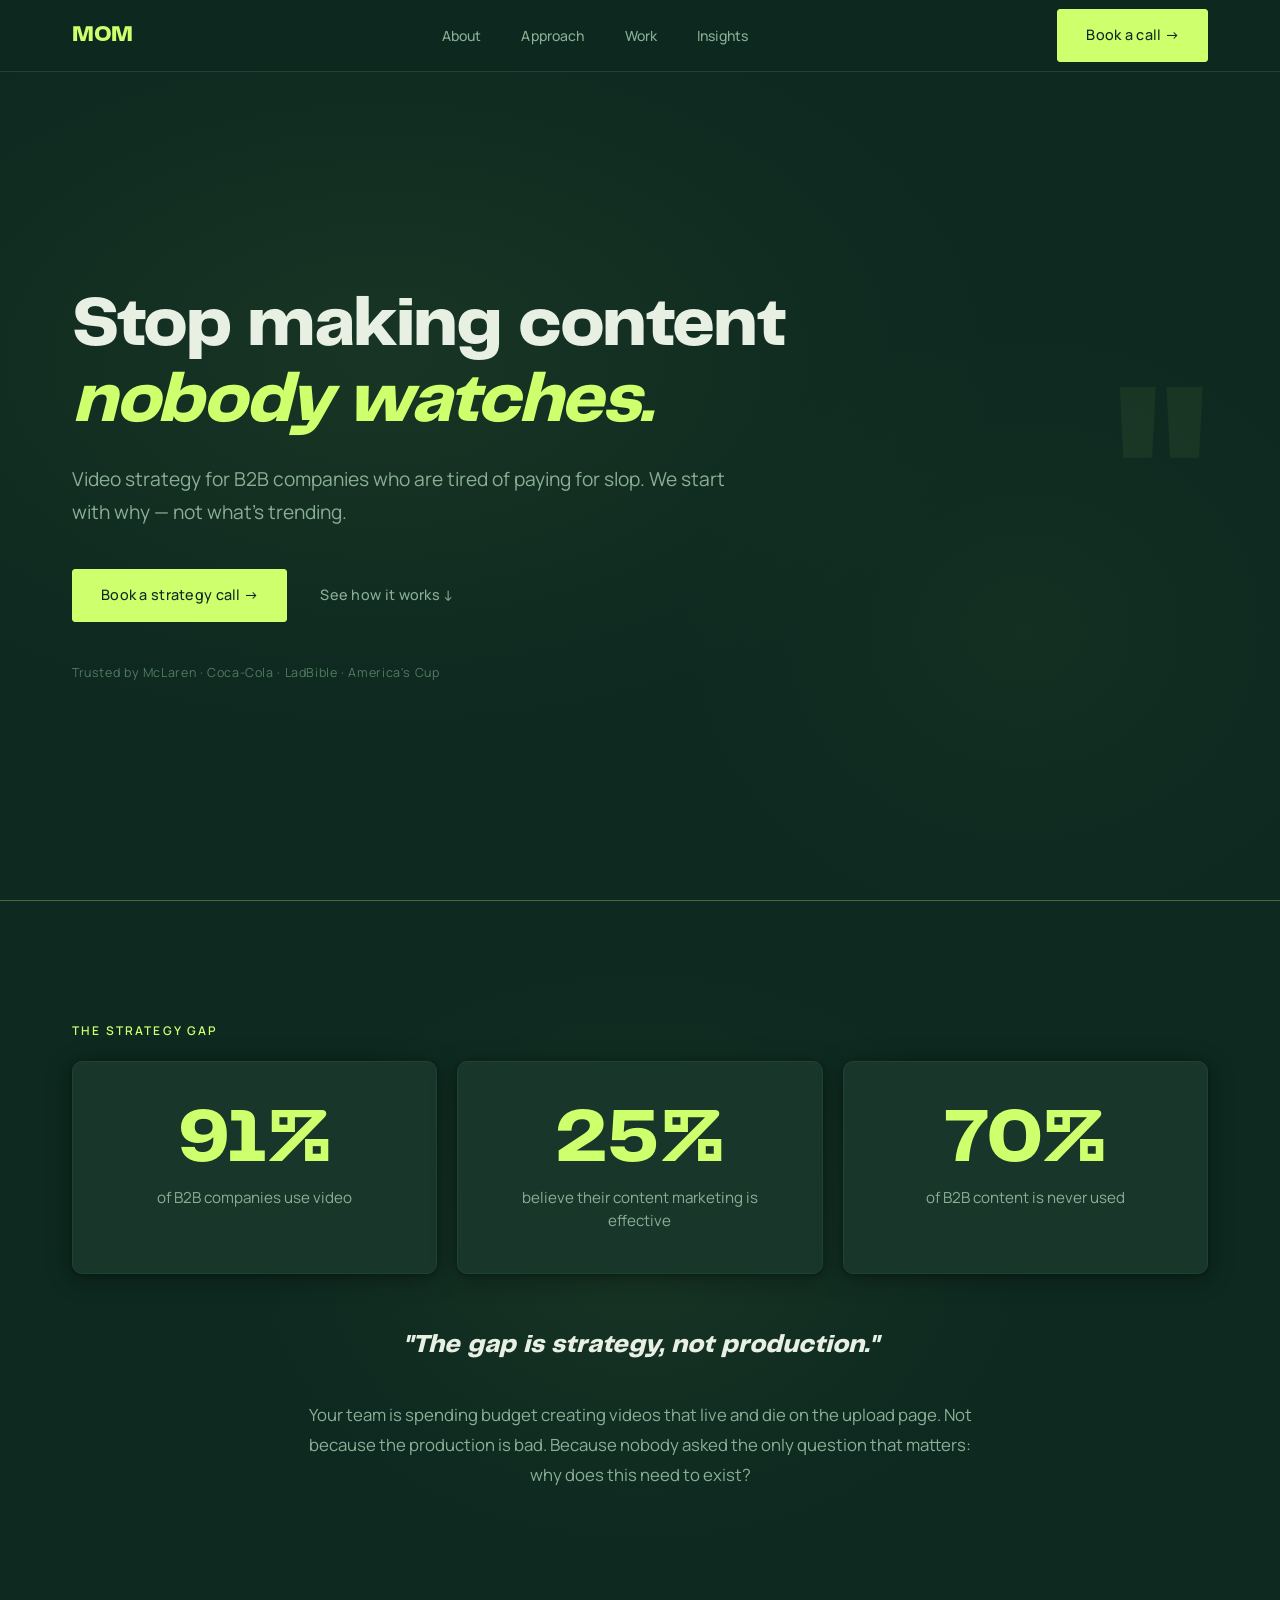
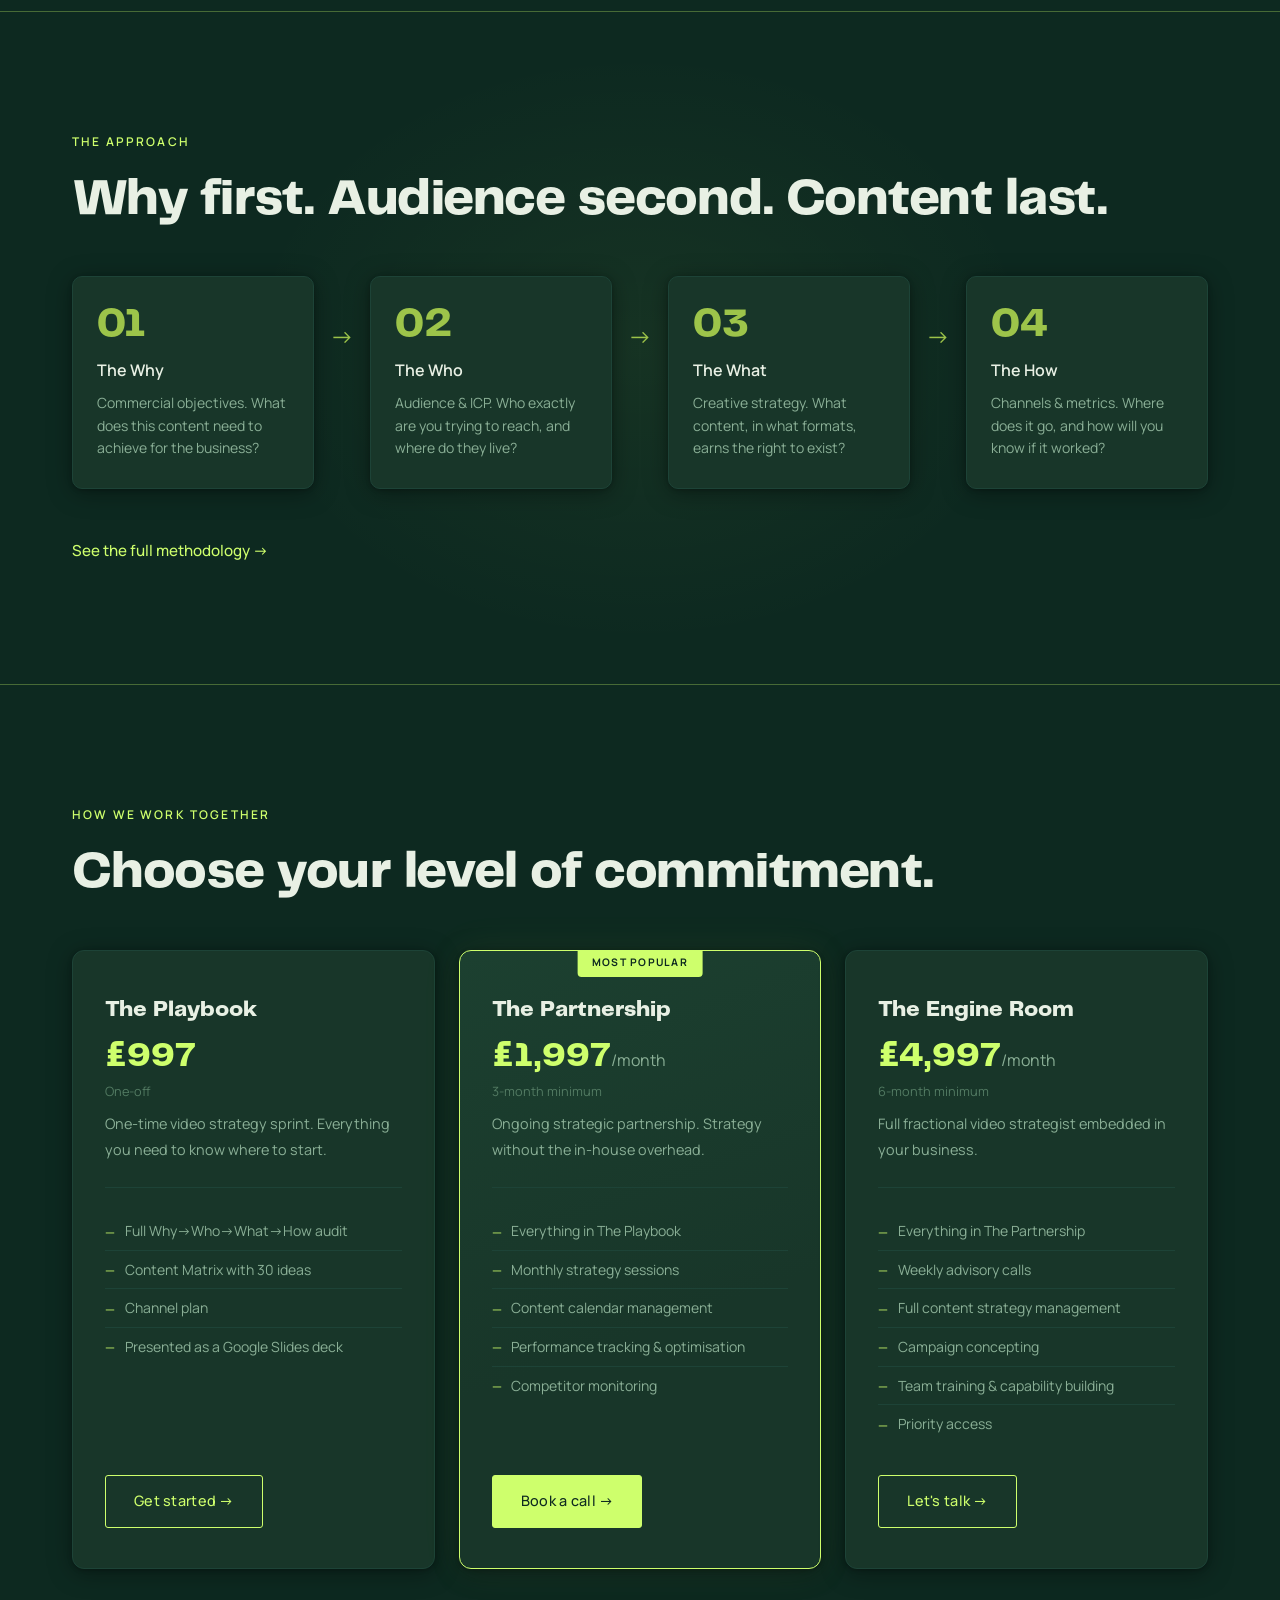
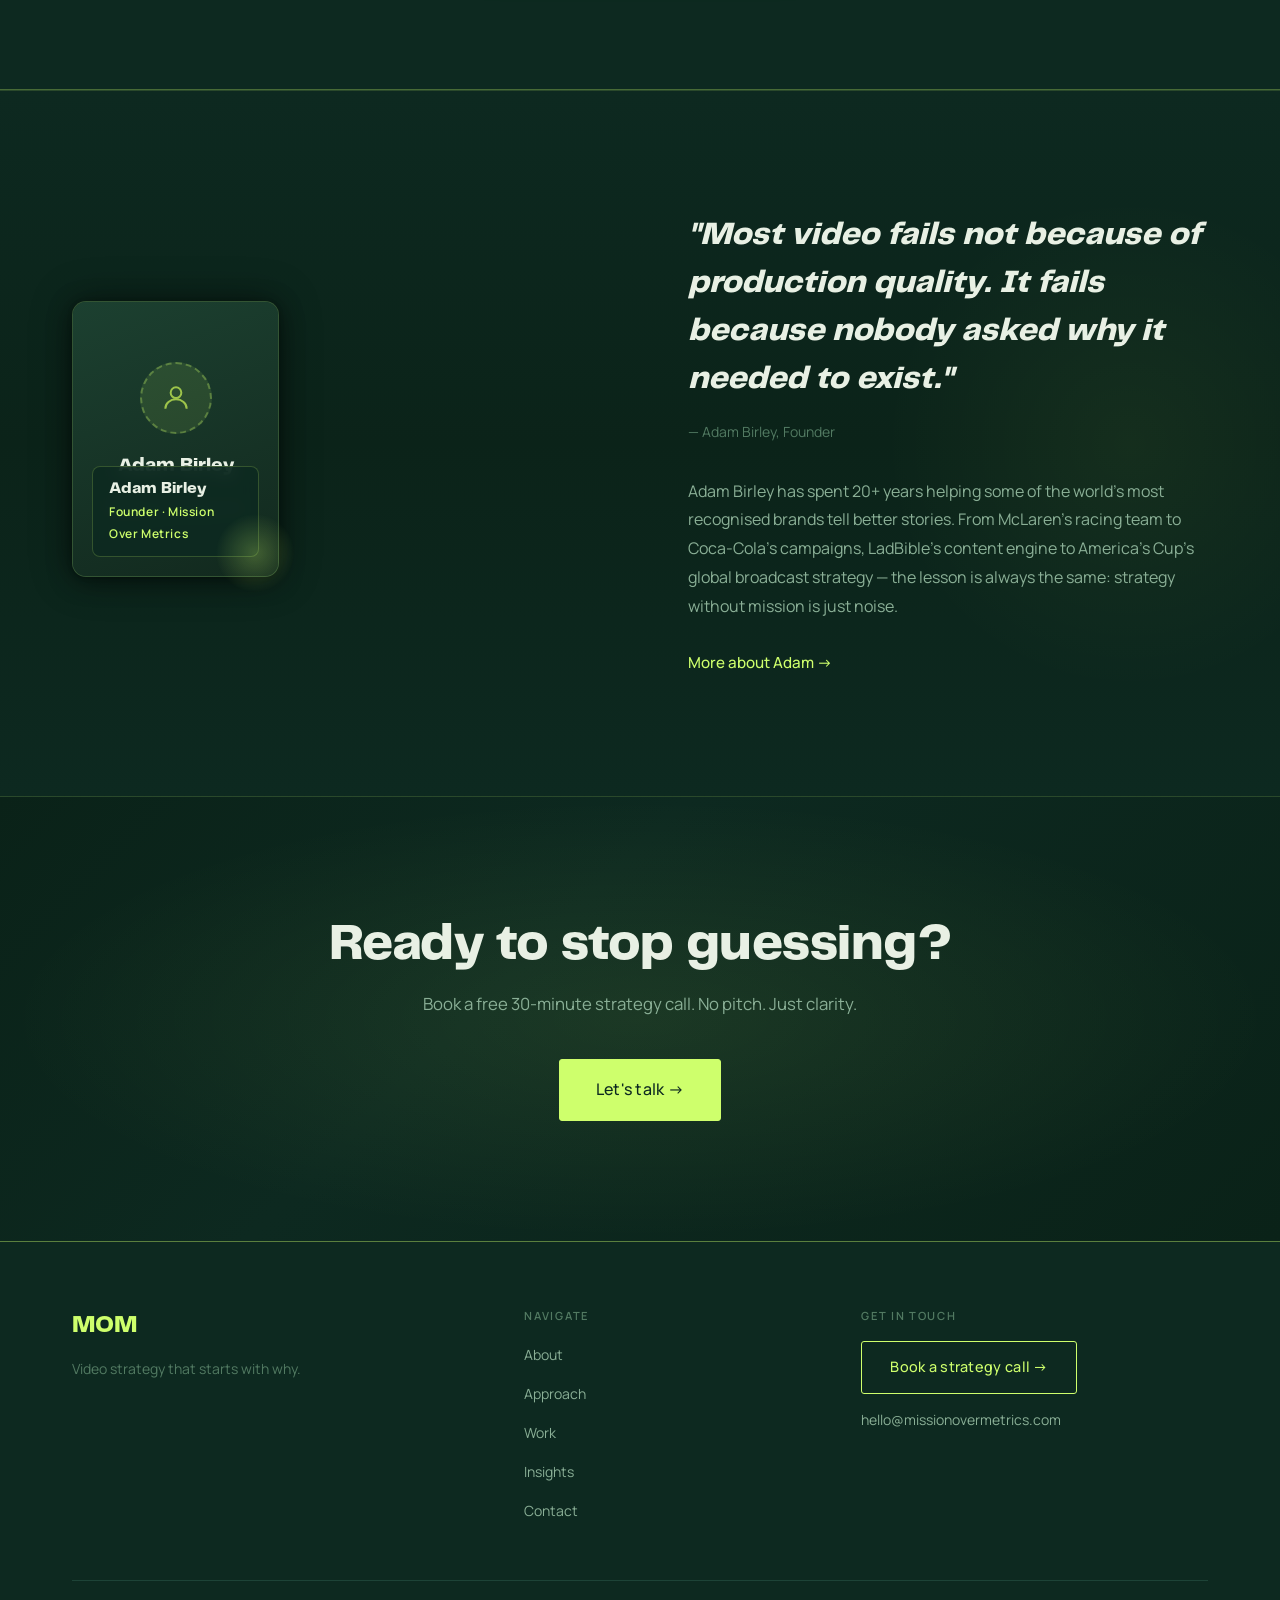
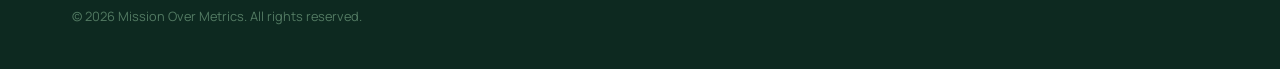
==== commit cb4e8896: "Design v2: floating cards, richer colour, headshot sections on Home/About/Contact" ====
--- a/index.html
+++ b/index.html
@@ -63,7 +63,7 @@
   <!-- ═══════════════════════════════════════
        THE PROBLEM
   ════════════════════════════════════════ -->
-  <section class="section" id="the-problem" aria-label="The problem">
+  <section class="section section--glow" id="the-problem" aria-label="The problem">
     <div class="container">
       <span class="eyebrow reveal">The Strategy Gap</span>
       <div class="stats-grid reveal reveal-delay-1">
@@ -92,7 +92,7 @@
   <!-- ═══════════════════════════════════════
        METHODOLOGY TEASER
   ════════════════════════════════════════ -->
-  <section class="section" id="approach-teaser" aria-label="The approach">
+  <section class="section section--glow" id="approach-teaser" aria-label="The approach">
     <div class="container">
       <span class="eyebrow reveal">The Approach</span>
       <h2 class="reveal reveal-delay-1" style="margin-bottom: 1rem;">Why first. Audience second. Content last.</h2>
@@ -203,12 +203,34 @@
     <div class="container">
       <div class="about-teaser__grid">
         <div class="reveal">
-          <blockquote>
+          <!-- Headshot card -->
+          <div class="headshot-wrap" style="display:inline-block; position:relative;">
+            <div class="headshot-card">
+              <!-- DROP IN ADAM'S PHOTO: replace the placeholder div below with:
+                   <img src="assets/adam-birley.jpg" alt="Adam Birley" />
+              -->
+              <div class="headshot-placeholder">
+                <div class="headshot-placeholder__icon">
+                  <svg width="32" height="32" viewBox="0 0 24 24" fill="none" stroke="currentColor" stroke-width="1.5" aria-hidden="true">
+                    <circle cx="12" cy="8" r="4"/><path d="M4 20c0-4 3.6-7 8-7s8 3 8 7"/>
+                  </svg>
+                </div>
+                <div class="headshot-placeholder__name">Adam Birley</div>
+                <p class="headshot-placeholder__label">Headshot coming soon</p>
+              </div>
+            </div>
+            <!-- Floating name tag overlaid on photo -->
+            <div class="headshot-cred">
+              <div class="headshot-cred__name">Adam Birley</div>
+              <p class="headshot-cred__title">Founder · Mission Over Metrics</p>
+            </div>
+          </div>
+        </div>
+        <div class="reveal reveal-delay-1">
+          <blockquote style="margin-bottom: 2rem;">
             <p class="about-teaser__quote">"Most video fails not because of production quality. It fails because nobody asked why it needed to exist."</p>
             <p class="about-teaser__attribution">— Adam Birley, Founder</p>
           </blockquote>
-        </div>
-        <div class="reveal reveal-delay-1">
           <p class="about-teaser__body">
             Adam Birley has spent 20+ years helping some of the world's most recognised brands tell better stories. From McLaren's racing team to Coca-Cola's campaigns, LadBible's content engine to America's Cup's global broadcast strategy — the lesson is always the same: strategy without mission is just noise.
           </p>
--- a/assets/styles.css
+++ b/assets/styles.css
@@ -21,6 +21,8 @@
   --bg:           #0D2920;
   --surface:      #152F24;
   --surface-high: #1D4337;
+  --card:         #183629;
+  --card-hover:   #1e4035;
   --gold:         #CEFF6C;
   --gold-light:   #DEFF8E;
   --gold-dim:     #9DC44A;
@@ -28,6 +30,11 @@
   --text-muted:   #8AAF96;
   --text-faint:   #527A62;
   --border:       #1D4337;
+  --border-light: rgba(206, 255, 108, 0.15);
+
+  /* Floating card shadow */
+  --card-shadow:  0 4px 24px rgba(0,0,0,0.35), 0 1px 4px rgba(0,0,0,0.25);
+  --card-shadow-hover: 0 12px 40px rgba(0,0,0,0.45), 0 2px 8px rgba(0,0,0,0.3), 0 0 0 1px rgba(206,255,108,0.12);
 
   --font-serif: 'Telegraf', 'Manrope', sans-serif;
   --font-sans:  'Manrope', system-ui, sans-serif;
@@ -37,7 +44,7 @@
   --section-pad: 120px;
   --section-pad-sm: 72px;
 
-  --transition: 0.2s ease;
+  --transition: 0.25s ease;
 }
 
 /* ============================================================
@@ -124,6 +131,74 @@
   border: none;
   border-top: 1px solid rgba(206, 255, 108, 0.3);
   margin: 0;
+}
+
+/* ============================================================
+   FLOATING CARD — reusable utility
+   ============================================================ */
+.float-card {
+  background: var(--card);
+  border: 1px solid var(--border);
+  border-radius: 10px;
+  box-shadow: var(--card-shadow);
+  transition: transform var(--transition), box-shadow var(--transition), border-color var(--transition);
+}
+.float-card:hover {
+  transform: translateY(-5px);
+  box-shadow: var(--card-shadow-hover);
+  border-color: rgba(206, 255, 108, 0.2);
+}
+
+.float-card--gold {
+  border-color: rgba(206, 255, 108, 0.35);
+  background: linear-gradient(145deg, #1a3d2e 0%, var(--card) 100%);
+}
+
+/* Gold accent stripe at top */
+.float-card--stripe::before {
+  content: '';
+  display: block;
+  height: 3px;
+  background: linear-gradient(90deg, var(--gold) 0%, var(--gold-dim) 100%);
+  border-radius: 10px 10px 0 0;
+  margin: -1px -1px 0;
+}
+
+/* Section with subtle radial glow */
+.section--glow {
+  position: relative;
+  overflow: hidden;
+}
+.section--glow::before {
+  content: '';
+  position: absolute;
+  left: 50%;
+  top: 50%;
+  transform: translate(-50%, -50%);
+  width: 800px;
+  height: 600px;
+  background: radial-gradient(ellipse at center, rgba(206, 255, 108, 0.05) 0%, transparent 70%);
+  pointer-events: none;
+  z-index: 0;
+}
+.section--glow > .container { position: relative; z-index: 1; }
+
+/* Accent band — full-bleed coloured row */
+.accent-band {
+  background: linear-gradient(135deg, #0a2017 0%, #0f2c1f 50%, #0a2017 100%);
+  border-top: 1px solid var(--border-light);
+  border-bottom: 1px solid var(--border-light);
+  padding: 3rem 0;
+  position: relative;
+  overflow: hidden;
+}
+.accent-band::after {
+  content: '';
+  position: absolute;
+  inset: 0;
+  background: radial-gradient(ellipse 60% 80% at 20% 50%, rgba(206,255,108,0.07) 0%, transparent 60%),
+              radial-gradient(ellipse 40% 60% at 80% 50%, rgba(206,255,108,0.04) 0%, transparent 60%);
+  pointer-events: none;
 }
 
 /* ============================================================
@@ -433,6 +508,8 @@
   position: relative;
   overflow: hidden;
   padding: var(--nav-height) 0 0;
+  background: radial-gradient(ellipse 70% 60% at 30% 40%, rgba(206,255,108,0.055) 0%, transparent 70%),
+              radial-gradient(ellipse 40% 50% at 80% 70%, rgba(206,255,108,0.03) 0%, transparent 70%);
 }
 
 .hero__inner {
@@ -502,21 +579,36 @@
 .stats-grid {
   display: grid;
   grid-template-columns: repeat(3, 1fr);
-  gap: 1.5px;
-  background: var(--border);
+  gap: 1.25rem;
+  margin-bottom: 3rem;
+}
+
+.stat-card {
+  background: var(--card);
   border: 1px solid var(--border);
-  border-radius: 4px;
-  overflow: hidden;
-  margin-bottom: 3rem;
-}
-
-.stat-card {
-  background: var(--surface);
+  border-radius: 10px;
   padding: 2.5rem 2rem;
   text-align: center;
-  transition: background var(--transition);
-}
-.stat-card:hover { background: var(--surface-high); }
+  box-shadow: var(--card-shadow);
+  transition: transform var(--transition), box-shadow var(--transition), border-color var(--transition);
+  position: relative;
+  overflow: hidden;
+}
+.stat-card::before {
+  content: '';
+  position: absolute;
+  top: 0; left: 0; right: 0;
+  height: 2px;
+  background: linear-gradient(90deg, transparent, var(--gold-dim), transparent);
+  opacity: 0;
+  transition: opacity var(--transition);
+}
+.stat-card:hover {
+  transform: translateY(-6px);
+  box-shadow: var(--card-shadow-hover);
+  border-color: rgba(206, 255, 108, 0.2);
+}
+.stat-card:hover::before { opacity: 1; }
 
 .stat-card__num {
   font-family: var(--font-serif);
@@ -565,15 +657,17 @@
 }
 
 .step {
-  padding: 1.5rem;
-  background: var(--surface);
-  border-radius: 4px;
+  padding: 1.75rem 1.5rem;
+  background: var(--card);
+  border-radius: 10px;
   border: 1px solid var(--border);
-  transition: border-color var(--transition), background var(--transition);
+  box-shadow: var(--card-shadow);
+  transition: transform var(--transition), box-shadow var(--transition), border-color var(--transition);
 }
 .step:hover {
-  border-color: var(--gold-dim);
-  background: var(--surface-high);
+  transform: translateY(-5px);
+  box-shadow: var(--card-shadow-hover);
+  border-color: rgba(206, 255, 108, 0.2);
 }
 
 .step__num {
@@ -620,26 +714,31 @@
 }
 
 .pricing-card {
-  background: var(--surface);
+  background: var(--card);
   border: 1px solid var(--border);
-  border-radius: 6px;
+  border-radius: 12px;
   padding: 2.5rem 2rem;
   display: flex;
   flex-direction: column;
   position: relative;
-  transition: border-color var(--transition), transform var(--transition);
+  box-shadow: var(--card-shadow);
+  transition: transform var(--transition), box-shadow var(--transition), border-color var(--transition);
 }
 .pricing-card:hover {
-  transform: translateY(-4px);
-  border-color: var(--surface-high);
+  transform: translateY(-8px);
+  box-shadow: var(--card-shadow-hover);
+  border-color: rgba(206, 255, 108, 0.18);
 }
 
 .pricing-card--featured {
   border-color: var(--gold);
   border-width: 1.5px;
+  background: linear-gradient(160deg, #1c4030 0%, var(--card) 60%);
+  box-shadow: var(--card-shadow), 0 0 40px rgba(206,255,108,0.08);
 }
 .pricing-card--featured:hover {
   border-color: var(--gold-light);
+  box-shadow: var(--card-shadow-hover), 0 0 60px rgba(206,255,108,0.12);
 }
 
 .pricing-badge {
@@ -720,9 +819,22 @@
    ABOUT TEASER (HOMEPAGE)
    ============================================================ */
 .about-teaser {
-  background: var(--surface);
-  border-top: 1px solid var(--border);
-  border-bottom: 1px solid var(--border);
+  background: linear-gradient(180deg, var(--bg) 0%, #0b2319 50%, var(--bg) 100%);
+  border-top: 1px solid var(--border-light);
+  border-bottom: 1px solid var(--border-light);
+  position: relative;
+  overflow: hidden;
+}
+.about-teaser::before {
+  content: '';
+  position: absolute;
+  right: -100px;
+  top: 50%;
+  transform: translateY(-50%);
+  width: 500px;
+  height: 500px;
+  background: radial-gradient(ellipse, rgba(206,255,108,0.05) 0%, transparent 70%);
+  pointer-events: none;
 }
 
 .about-teaser__grid {
@@ -730,6 +842,119 @@
   grid-template-columns: 1fr 1fr;
   gap: 6rem;
   align-items: center;
+  position: relative;
+  z-index: 1;
+}
+
+/* ============================================================
+   HEADSHOT
+   ============================================================ */
+.headshot-wrap {
+  position: relative;
+}
+
+.headshot-card {
+  border-radius: 14px;
+  overflow: hidden;
+  box-shadow: var(--card-shadow), 0 0 40px rgba(0,0,0,0.4);
+  border: 1px solid var(--border-light);
+  background: var(--card);
+  aspect-ratio: 3/4;
+  max-width: 340px;
+}
+
+.headshot-card img {
+  width: 100%;
+  height: 100%;
+  object-fit: cover;
+  display: block;
+}
+
+/* Placeholder state — shown until real photo is dropped in */
+.headshot-placeholder {
+  width: 100%;
+  height: 100%;
+  display: flex;
+  flex-direction: column;
+  align-items: center;
+  justify-content: center;
+  background: linear-gradient(160deg, #1c4030 0%, #12291e 100%);
+  gap: 1rem;
+  padding: 2rem;
+}
+
+.headshot-placeholder__icon {
+  width: 72px;
+  height: 72px;
+  border-radius: 50%;
+  background: rgba(206,255,108,0.1);
+  border: 2px dashed rgba(206,255,108,0.3);
+  display: flex;
+  align-items: center;
+  justify-content: center;
+}
+
+.headshot-placeholder__icon svg {
+  stroke: var(--gold-dim);
+}
+
+.headshot-placeholder__label {
+  font-size: 0.8rem;
+  color: var(--text-faint);
+  text-align: center;
+  max-width: none;
+  line-height: 1.5;
+}
+
+.headshot-placeholder__name {
+  font-family: var(--font-serif);
+  font-size: 1.2rem;
+  font-weight: 700;
+  color: var(--text);
+  text-align: center;
+}
+
+/* Gold accent dot decoration */
+.headshot-wrap::after {
+  content: '';
+  position: absolute;
+  bottom: -16px;
+  right: -16px;
+  width: 80px;
+  height: 80px;
+  background: radial-gradient(circle, rgba(206,255,108,0.25) 0%, transparent 70%);
+  border-radius: 50%;
+  pointer-events: none;
+}
+
+/* Inline credential strip on headshot */
+.headshot-cred {
+  position: absolute;
+  bottom: 20px;
+  left: 20px;
+  right: 20px;
+  background: rgba(13, 41, 32, 0.88);
+  backdrop-filter: blur(8px);
+  border: 1px solid rgba(206, 255, 108, 0.2);
+  border-radius: 8px;
+  padding: 0.75rem 1rem;
+}
+
+.headshot-cred__name {
+  font-family: var(--font-serif);
+  font-size: 1rem;
+  font-weight: 700;
+  color: var(--text);
+  line-height: 1.3;
+}
+
+.headshot-cred__title {
+  font-size: 0.75rem;
+  color: var(--gold);
+  font-weight: 600;
+  letter-spacing: 0.05em;
+  max-width: none;
+  margin-top: 0.1rem;
 }
 
 .about-teaser__quote {
@@ -814,20 +1039,23 @@
 .manifesto__grid {
   display: grid;
   grid-template-columns: repeat(2, 1fr);
-  gap: 1px;
-  background: var(--border);
+  gap: 1.25rem;
+  margin-top: 3rem;
+}
+
+.manifesto__card {
+  background: var(--card);
   border: 1px solid var(--border);
-  border-radius: 4px;
-  overflow: hidden;
-  margin-top: 3rem;
-}
-
-.manifesto__card {
-  background: var(--surface);
+  border-radius: 12px;
   padding: 2.5rem 2rem;
-  transition: background var(--transition);
-}
-.manifesto__card:hover { background: var(--surface-high); }
+  box-shadow: var(--card-shadow);
+  transition: transform var(--transition), box-shadow var(--transition), border-color var(--transition);
+}
+.manifesto__card:hover {
+  transform: translateY(-5px);
+  box-shadow: var(--card-shadow-hover);
+  border-color: rgba(206, 255, 108, 0.18);
+}
 
 .manifesto__num {
   font-family: var(--font-serif);
@@ -973,13 +1201,18 @@
 }
 
 .three-c {
-  background: var(--surface);
+  background: var(--card);
   border: 1px solid var(--border);
-  border-radius: 4px;
-  padding: 1.5rem;
-  transition: border-color var(--transition);
-}
-.three-c:hover { border-color: var(--gold-dim); }
+  border-radius: 10px;
+  padding: 1.75rem 1.5rem;
+  box-shadow: var(--card-shadow);
+  transition: transform var(--transition), box-shadow var(--transition), border-color var(--transition);
+}
+.three-c:hover {
+  transform: translateY(-4px);
+  box-shadow: var(--card-shadow-hover);
+  border-color: rgba(206, 255, 108, 0.2);
+}
 
 .three-c__letter {
   font-family: var(--font-serif);
@@ -1006,12 +1239,13 @@
 }
 
 .deliverable-box {
-  background: var(--surface);
+  background: var(--card);
   border: 1px solid var(--border);
   border-left: 3px solid var(--gold);
-  border-radius: 4px;
+  border-radius: 10px;
   padding: 2.5rem;
   margin-top: 3rem;
+  box-shadow: var(--card-shadow);
 }
 
 .deliverable-box h3 {
@@ -1050,22 +1284,25 @@
 .work-grid {
   display: grid;
   grid-template-columns: repeat(2, 1fr);
-  gap: 1px;
-  background: var(--border);
+  gap: 1.25rem;
+  margin-top: 3rem;
+}
+
+.case-card {
+  background: var(--card);
   border: 1px solid var(--border);
-  border-radius: 6px;
-  overflow: hidden;
-  margin-top: 3rem;
-}
-
-.case-card {
-  background: var(--surface);
+  border-radius: 12px;
   padding: 3rem 2.5rem;
-  transition: background var(--transition);
+  box-shadow: var(--card-shadow);
+  transition: transform var(--transition), box-shadow var(--transition), border-color var(--transition);
   position: relative;
   overflow: hidden;
 }
-.case-card:hover { background: var(--surface-high); }
+.case-card:hover {
+  transform: translateY(-6px);
+  box-shadow: var(--card-shadow-hover);
+  border-color: rgba(206, 255, 108, 0.18);
+}
 
 .case-card::before {
   content: '';
@@ -1074,10 +1311,11 @@
   left: 0;
   right: 0;
   height: 3px;
-  background: var(--gold);
+  background: linear-gradient(90deg, var(--gold) 0%, var(--gold-dim) 100%);
   transform: scaleX(0);
-  transition: transform var(--transition);
+  transition: transform 0.3s ease;
   transform-origin: left;
+  border-radius: 12px 12px 0 0;
 }
 .case-card:hover::before { transform: scaleX(1); }
 
@@ -1128,11 +1366,11 @@
 .work-disclaimer {
   text-align: center;
   padding: 3rem;
-  margin-top: 1px;
-  background: var(--surface);
+  margin-top: 1.25rem;
+  background: var(--card);
   border: 1px solid var(--border);
-  border-top: none;
-  border-radius: 0 0 6px 6px;
+  border-radius: 12px;
+  box-shadow: var(--card-shadow);
 }
 
 .work-disclaimer p {
@@ -1156,18 +1394,20 @@
 }
 
 .article-card {
-  background: var(--surface);
+  background: var(--card);
   border: 1px solid var(--border);
-  border-radius: 6px;
+  border-radius: 12px;
   padding: 2rem;
   display: flex;
   flex-direction: column;
-  transition: border-color var(--transition), transform var(--transition);
+  box-shadow: var(--card-shadow);
+  transition: transform var(--transition), box-shadow var(--transition), border-color var(--transition);
   cursor: pointer;
 }
 .article-card:hover {
-  border-color: var(--gold-dim);
-  transform: translateY(-3px);
+  border-color: rgba(206, 255, 108, 0.2);
+  transform: translateY(-6px);
+  box-shadow: var(--card-shadow-hover);
 }
 
 .article-card__num {
@@ -1209,12 +1449,13 @@
 .article-card:hover .article-card__link { gap: 0.6rem; }
 
 .newsletter-section {
-  background: var(--surface);
-  border: 1px solid var(--border);
-  border-radius: 6px;
+  background: linear-gradient(145deg, #1c4030 0%, var(--card) 100%);
+  border: 1px solid rgba(206, 255, 108, 0.2);
+  border-radius: 14px;
   padding: 3.5rem;
   text-align: center;
   margin-top: 5rem;
+  box-shadow: var(--card-shadow), 0 0 40px rgba(206,255,108,0.06);
 }
 
 .newsletter-section h3 {
